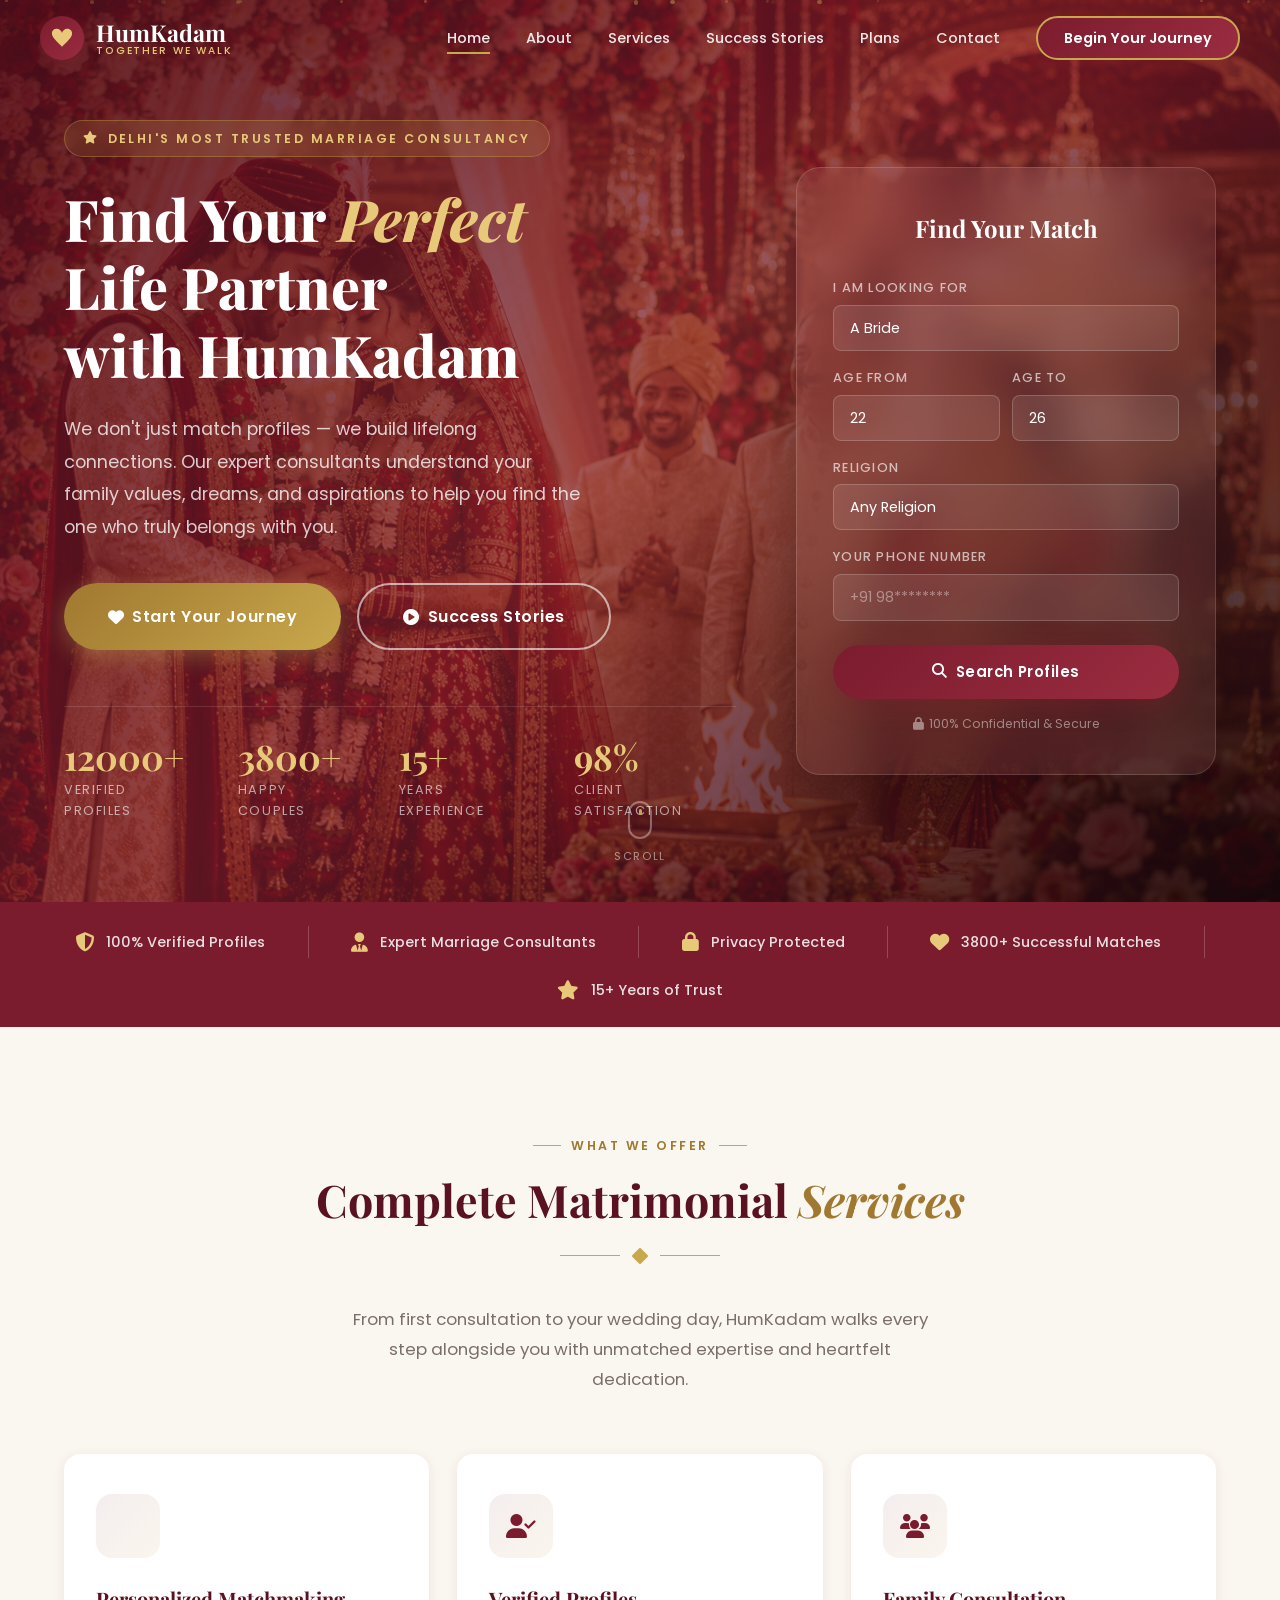
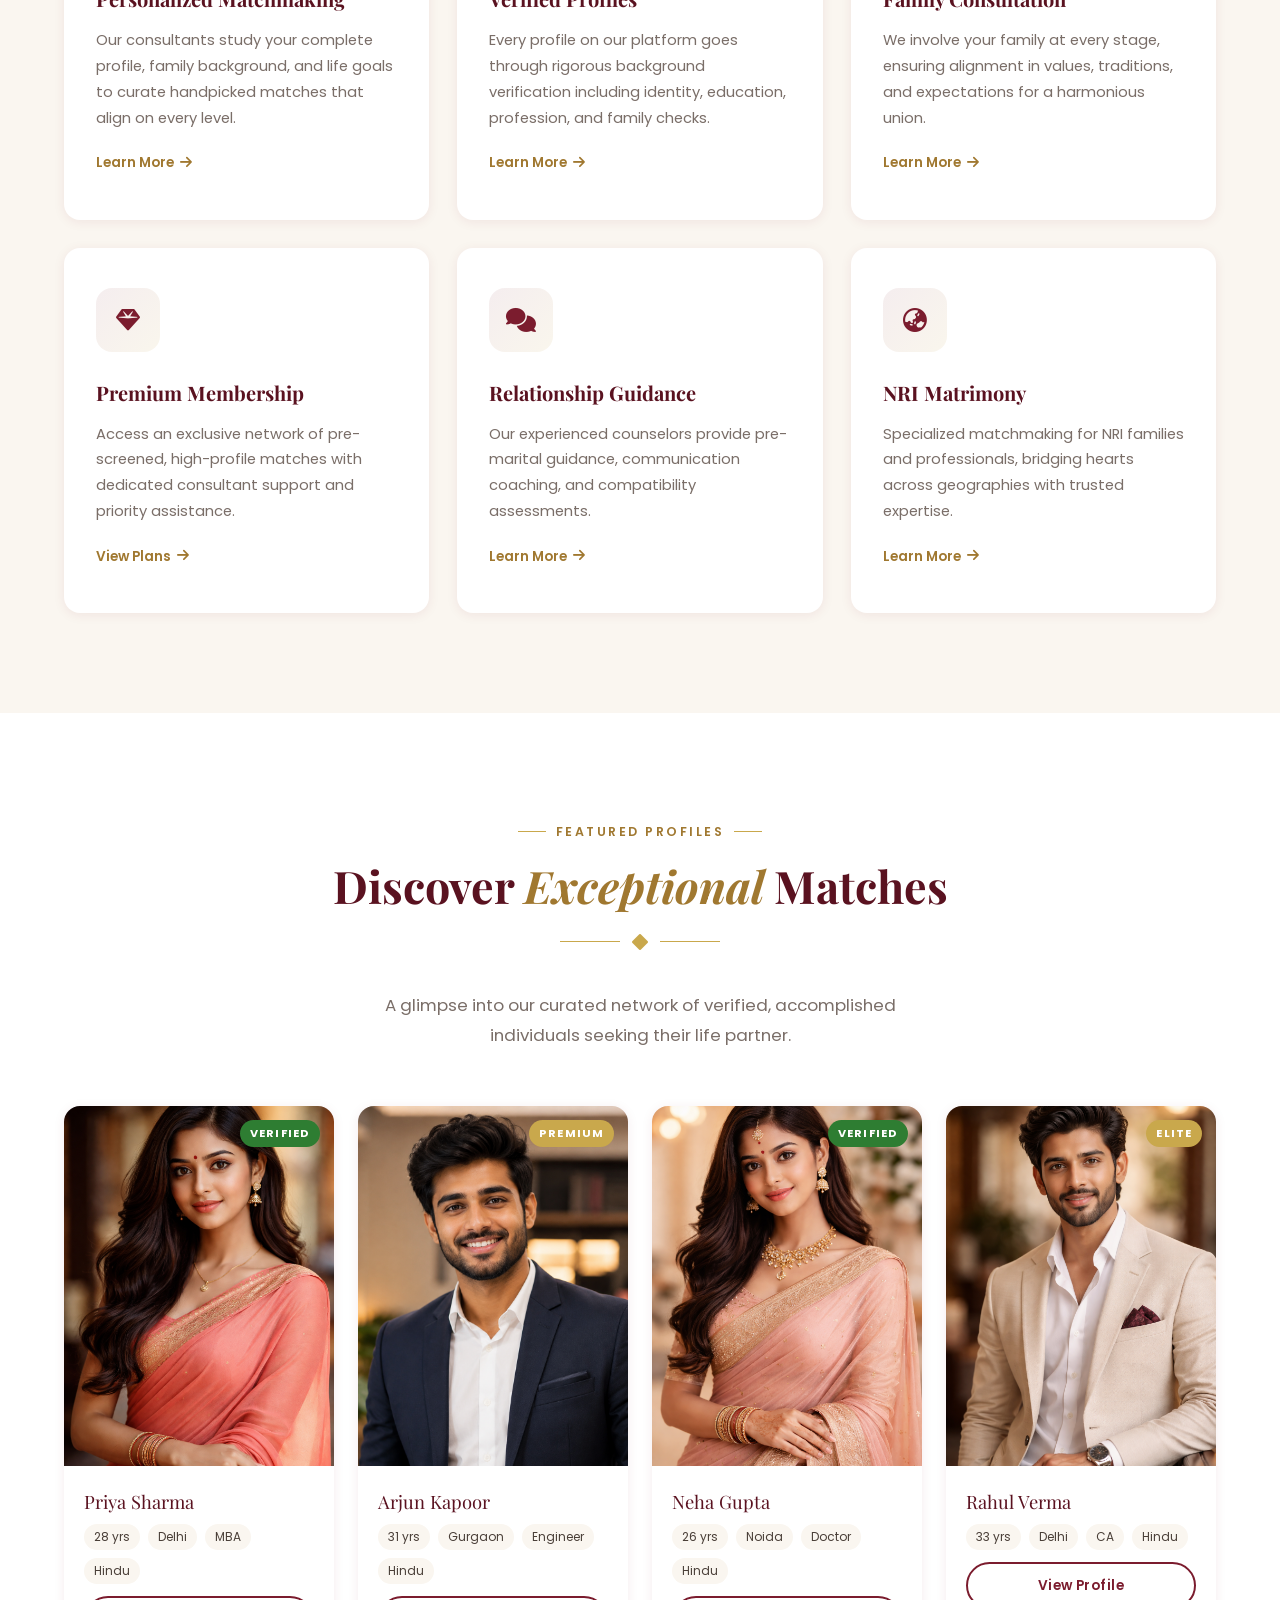
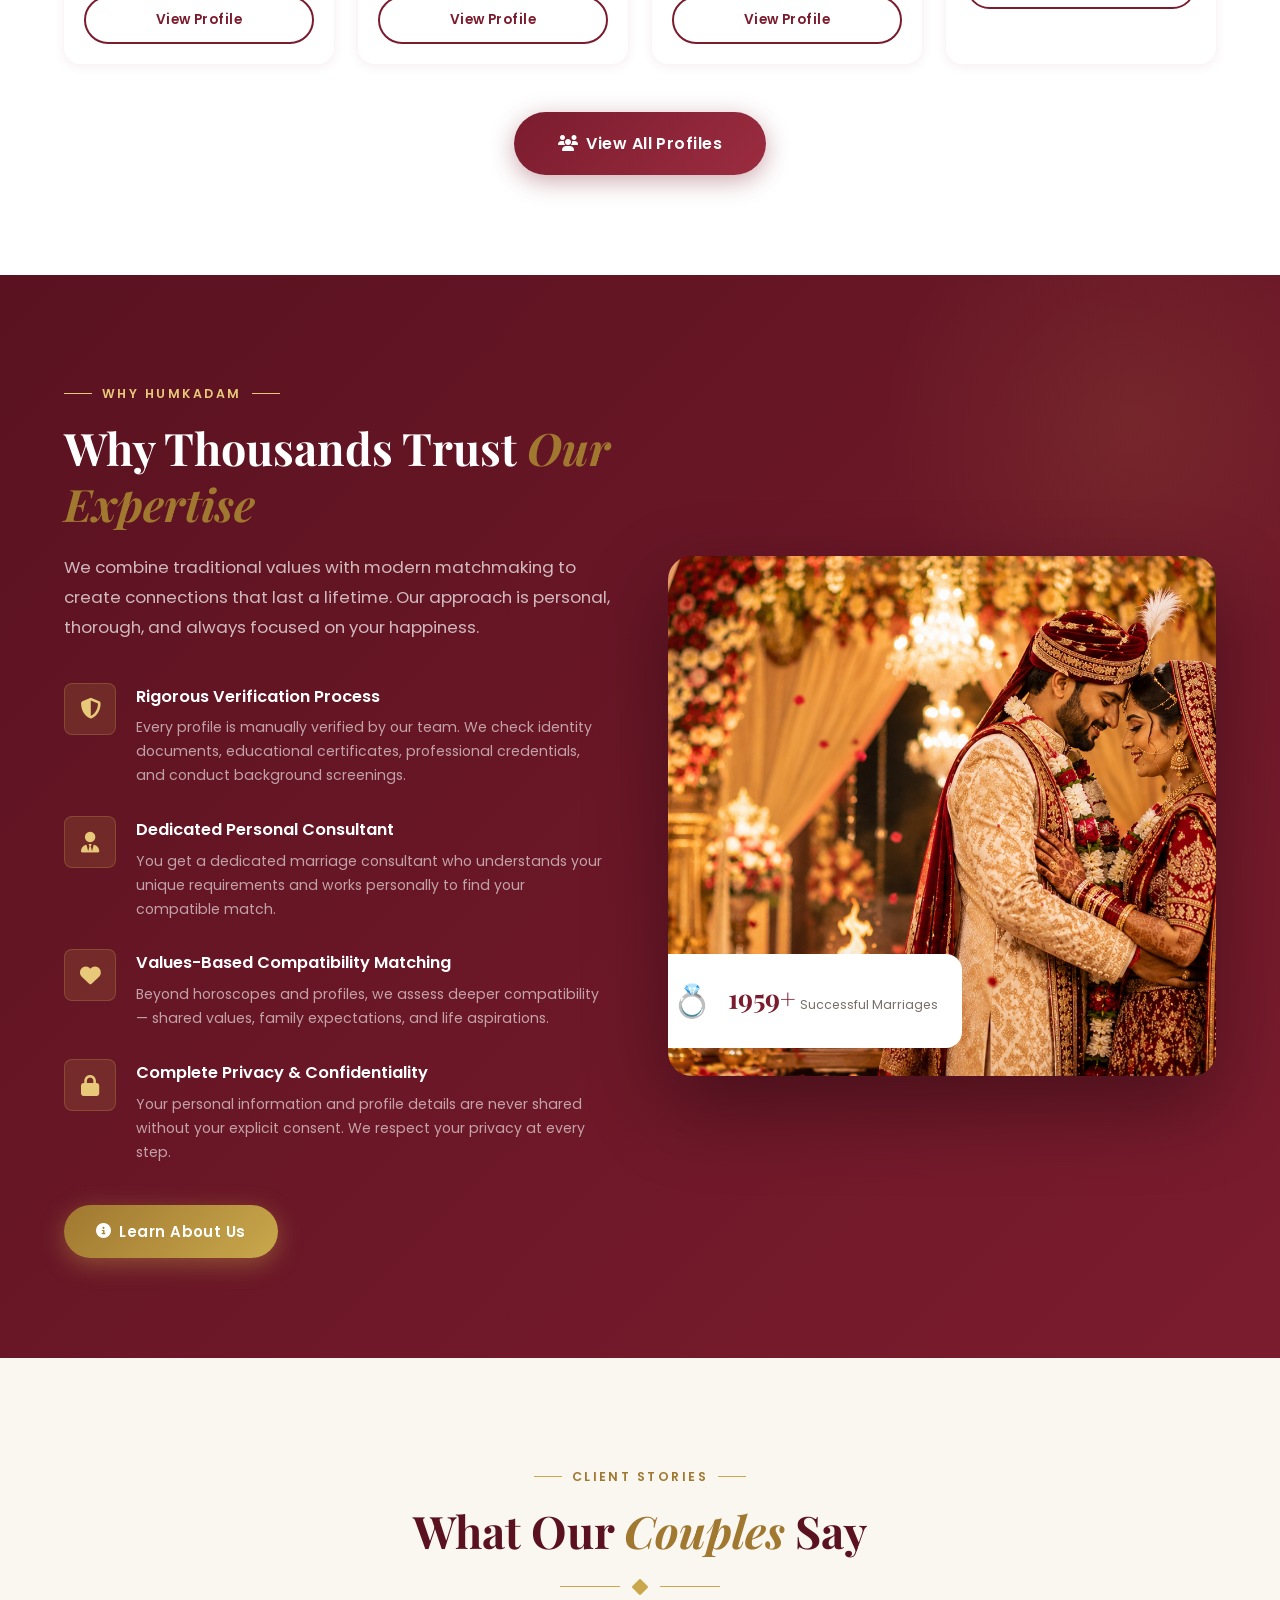
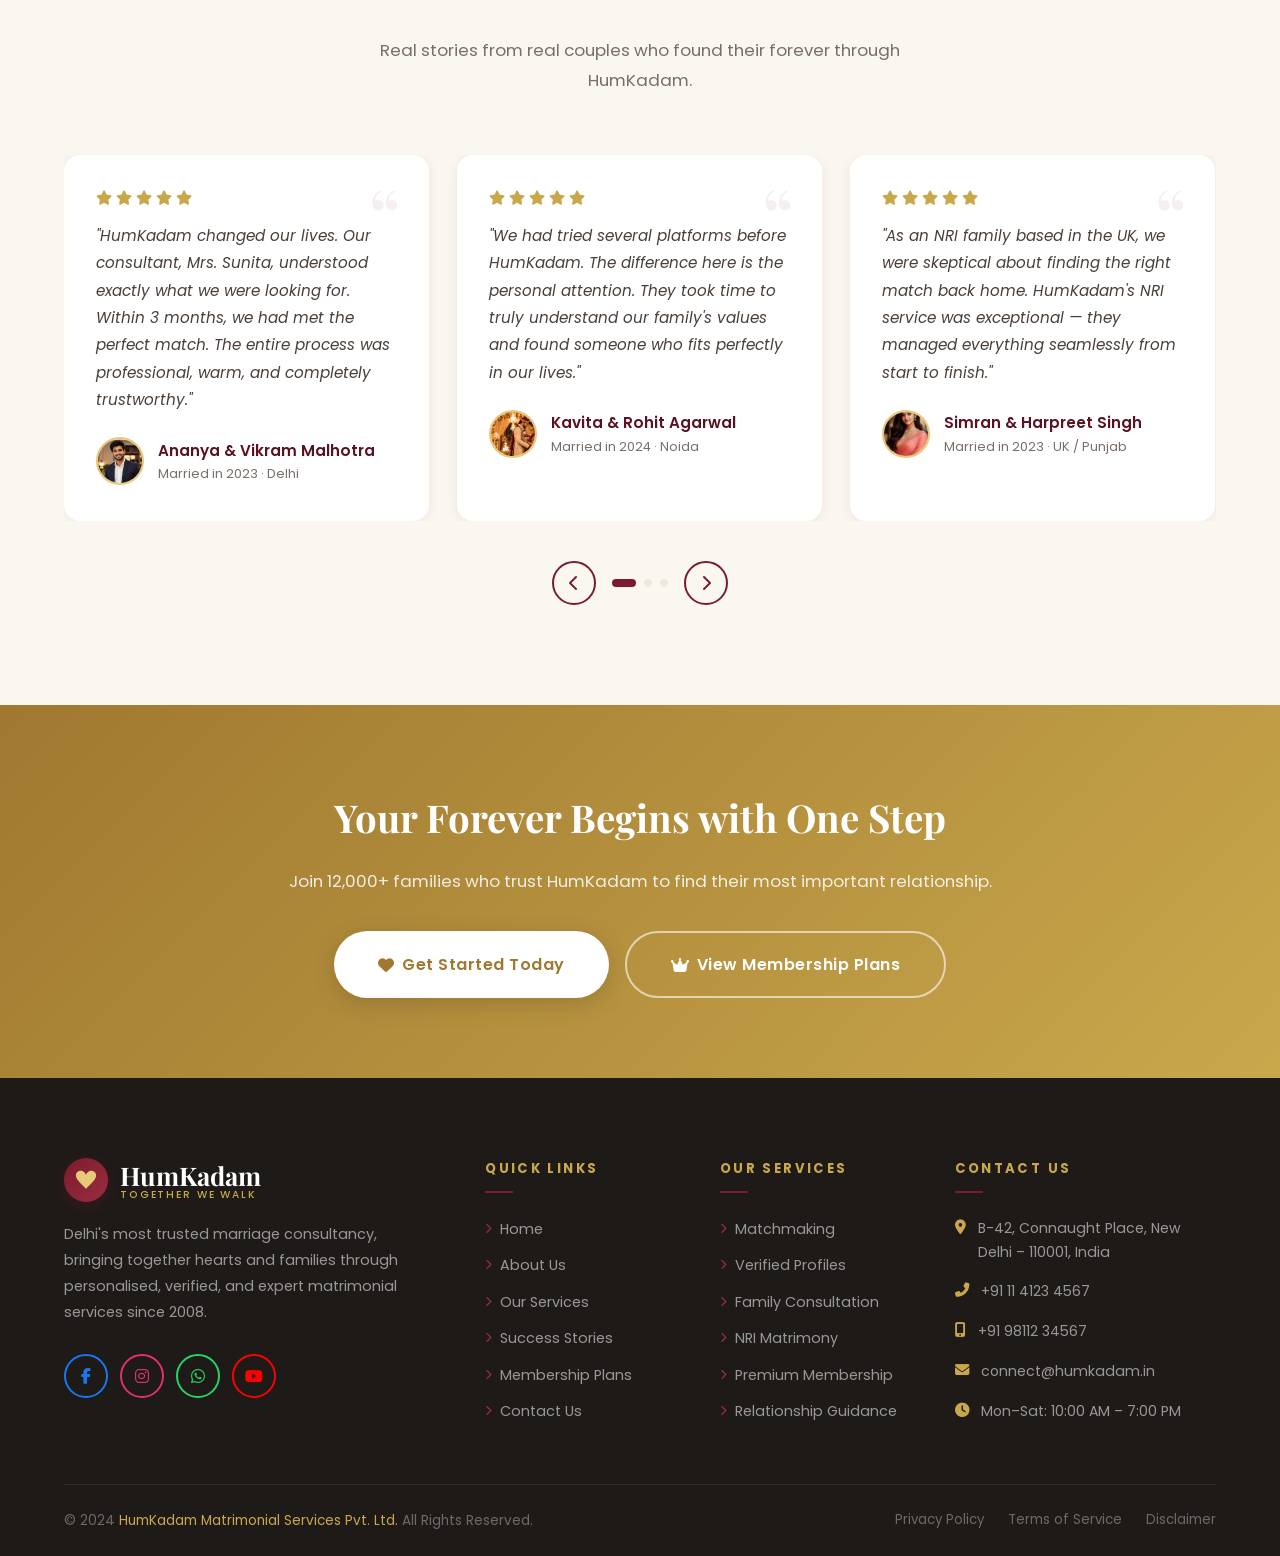
==== index.html @ 9e3611af "first commit" ====
<!DOCTYPE html>
<html lang="en">
<head>
  <meta charset="UTF-8" />
  <meta name="viewport" content="width=device-width, initial-scale=1.0" />
  <title>HumKadam – Find Your Perfect Life Partner | Marriage Consultancy Delhi</title>
  <meta name="description" content="HumKadam is Delhi's most trusted marriage consultancy. We help you find your perfect life partner through verified profiles, personalized matchmaking, and expert guidance." />
  <meta name="keywords" content="marriage consultancy Delhi, matrimonial services Delhi, matchmaking Delhi, shaadi consultant, HumKadam" />
  <link rel="stylesheet" href="css/style.css" />
  <link rel="stylesheet" href="https://cdnjs.cloudflare.com/ajax/libs/font-awesome/6.5.1/css/all.min.css" />
  <style>
    /* Page-specific extras */
    .hero-bg-home {
      background:
        linear-gradient(135deg, rgba(80,14,28,0.90) 0%, rgba(123,28,46,0.72) 50%, rgba(25,8,12,0.88) 100%),
        url('images/Hero\ Section\ bg\ .png') center/cover no-repeat;
    }
  </style>
</head>
<body>

  <!-- NAVBAR -->
  <nav class="navbar transparent" id="navbar" data-transparent="true">
    <div class="nav-inner">
      <a class="nav-logo" href="index.html">
        <div class="nav-logo-icon">
          <svg viewBox="0 0 24 24" xmlns="http://www.w3.org/2000/svg">
            <path d="M12 21.593c-5.63-5.539-11-10.297-11-14.402 0-3.791 3.068-5.191 5.281-5.191 1.312 0 4.151.501 5.719 4.457 1.59-3.968 4.464-4.447 5.726-4.447 2.54 0 5.274 1.621 5.274 5.181 0 4.069-5.136 8.625-11 14.402z"/>
          </svg>
        </div>
        <div class="nav-logo-text">
          <span class="nav-logo-name">HumKadam</span>
          <span class="nav-logo-tagline">Together We Walk</span>
        </div>
      </a>
      <ul class="nav-links">
        <li><a href="index.html" class="active">Home</a></li>
        <li><a href="about.html">About</a></li>
        <li><a href="services.html">Services</a></li>
        <li><a href="success-stories.html">Success Stories</a></li>
        <li><a href="plans.html">Plans</a></li>
        <li><a href="contact.html">Contact</a></li>
        <li><a href="contact.html" class="nav-cta">Begin Your Journey</a></li>
      </ul>
      <button class="hamburger" id="hamburger" aria-label="Menu">
        <span></span><span></span><span></span>
      </button>
    </div>
  </nav>

  <!-- MOBILE MENU -->
  <div class="mobile-menu" id="mobileMenu">
    <a href="index.html">Home</a>
    <a href="about.html">About Us</a>
    <a href="services.html">Services</a>
    <a href="success-stories.html">Success Stories</a>
    <a href="plans.html">Membership Plans</a>
    <a href="contact.html">Contact</a>
    <a href="contact.html" class="nav-cta">Begin Your Journey</a>
  </div>

  <!-- HERO -->
  <section class="hero">
    <div class="hero-bg hero-bg-home"></div>
    <div class="hero-particles" id="heroParticles"></div>
    <div class="hero-content">
      <div class="hero-text">
        <div class="badge">
          <i class="fas fa-star" style="color:var(--gold-light)"></i>
          Delhi's Most Trusted Marriage Consultancy
        </div>
        <h1 class="hero-title">
          Find Your <em>Perfect</em><br>
          Life Partner<br>
          with HumKadam
        </h1>
        <p class="hero-desc">
          We don't just match profiles — we build lifelong connections. 
          Our expert consultants understand your family values, dreams, 
          and aspirations to help you find the one who truly belongs with you.
        </p>
        <div class="hero-actions">
          <a href="contact.html" class="btn btn-gold btn-lg">
            <i class="fas fa-heart"></i> Start Your Journey
          </a>
          <a href="success-stories.html" class="btn btn-outline btn-lg">
            <i class="fas fa-play-circle"></i> Success Stories
          </a>
        </div>
        <div class="hero-stats">
          <div>
            <span class="hero-stat-num" data-count="12000" data-suffix="+">0+</span>
            <span class="hero-stat-label">Verified Profiles</span>
          </div>
          <div>
            <span class="hero-stat-num" data-count="3800" data-suffix="+">0+</span>
            <span class="hero-stat-label">Happy Couples</span>
          </div>
          <div>
            <span class="hero-stat-num" data-count="15" data-suffix="+">0+</span>
            <span class="hero-stat-label">Years Experience</span>
          </div>
          <div>
            <span class="hero-stat-num" data-count="98" data-suffix="%">0%</span>
            <span class="hero-stat-label">Client Satisfaction</span>
          </div>
        </div>
      </div>

      <div class="hero-card">
        <h3>Find Your Match</h3>
        <div class="hero-form-field">
          <label>I am looking for</label>
          <select>
            <option>A Bride</option>
            <option>A Groom</option>
          </select>
        </div>
        <div class="hero-form-row">
          <div class="hero-form-field">
            <label>Age From</label>
            <select>
              <option>22</option><option>24</option><option>26</option>
              <option>28</option><option>30</option><option>35</option>
            </select>
          </div>
          <div class="hero-form-field">
            <label>Age To</label>
            <select>
              <option>26</option><option>28</option><option>30</option>
              <option>32</option><option>35</option><option>40</option>
            </select>
          </div>
        </div>
        <div class="hero-form-field">
          <label>Religion</label>
          <select>
            <option>Any Religion</option>
            <option>Hindu</option><option>Muslim</option>
            <option>Sikh</option><option>Christian</option><option>Jain</option>
          </select>
        </div>
        <div class="hero-form-field">
          <label>Your Phone Number</label>
          <input type="tel" placeholder="+91 98********" />
        </div>
        <a href="contact.html" class="btn btn-primary">
          <i class="fas fa-search"></i> Search Profiles
        </a>
        <p style="text-align:center;margin-top:14px;font-size:0.78rem;color:rgba(255,255,255,0.45)">
          <i class="fas fa-lock" style="margin-right:5px"></i>100% Confidential & Secure
        </p>
      </div>
    </div>
    <div class="scroll-indicator">
      <div class="mouse"><div class="wheel"></div></div>
      <span>Scroll</span>
    </div>
  </section>

  <!-- TRUST BAR -->
  <div class="trust-bar">
    <div class="trust-bar-inner">
      <div class="trust-item"><i class="fas fa-shield-alt"></i> 100% Verified Profiles</div>
      <div class="trust-divider"></div>
      <div class="trust-item"><i class="fas fa-user-tie"></i> Expert Marriage Consultants</div>
      <div class="trust-divider"></div>
      <div class="trust-item"><i class="fas fa-lock"></i> Privacy Protected</div>
      <div class="trust-divider"></div>
      <div class="trust-item"><i class="fas fa-heart"></i> 3800+ Successful Matches</div>
      <div class="trust-divider"></div>
      <div class="trust-item"><i class="fas fa-star"></i> 15+ Years of Trust</div>
    </div>
  </div>

  <!-- SERVICES OVERVIEW -->
  <section class="section-pad services-overview">
    <div class="container">
      <div class="text-center fade-up">
        <span class="section-label">What We Offer</span>
        <h2 class="section-title">Complete Matrimonial <span>Services</span></h2>
        <div class="ornament"><span></span><i class="fas fa-diamond"></i><span></span></div>
        <p class="section-desc centered">
          From first consultation to your wedding day, HumKadam walks every step alongside you 
          with unmatched expertise and heartfelt dedication.
        </p>
      </div>

      <div class="services-grid-home">
        <div class="service-card-home fade-up delay-1">
          <div class="service-icon"><i class="fas fa-search-heart"></i></div>
          <h3>Personalized Matchmaking</h3>
          <p>Our consultants study your complete profile, family background, and life goals to curate handpicked matches that align on every level.</p>
          <a href="services.html" class="service-link">Learn More <i class="fas fa-arrow-right"></i></a>
        </div>
        <div class="service-card-home fade-up delay-2">
          <div class="service-icon"><i class="fas fa-user-check"></i></div>
          <h3>Verified Profiles</h3>
          <p>Every profile on our platform goes through rigorous background verification including identity, education, profession, and family checks.</p>
          <a href="services.html" class="service-link">Learn More <i class="fas fa-arrow-right"></i></a>
        </div>
        <div class="service-card-home fade-up delay-3">
          <div class="service-icon"><i class="fas fa-users"></i></div>
          <h3>Family Consultation</h3>
          <p>We involve your family at every stage, ensuring alignment in values, traditions, and expectations for a harmonious union.</p>
          <a href="services.html" class="service-link">Learn More <i class="fas fa-arrow-right"></i></a>
        </div>
        <div class="service-card-home fade-up delay-1">
          <div class="service-icon"><i class="fas fa-gem"></i></div>
          <h3>Premium Membership</h3>
          <p>Access an exclusive network of pre-screened, high-profile matches with dedicated consultant support and priority assistance.</p>
          <a href="plans.html" class="service-link">View Plans <i class="fas fa-arrow-right"></i></a>
        </div>
        <div class="service-card-home fade-up delay-2">
          <div class="service-icon"><i class="fas fa-comments"></i></div>
          <h3>Relationship Guidance</h3>
          <p>Our experienced counselors provide pre-marital guidance, communication coaching, and compatibility assessments.</p>
          <a href="services.html" class="service-link">Learn More <i class="fas fa-arrow-right"></i></a>
        </div>
        <div class="service-card-home fade-up delay-3">
          <div class="service-icon"><i class="fas fa-globe-asia"></i></div>
          <h3>NRI Matrimony</h3>
          <p>Specialized matchmaking for NRI families and professionals, bridging hearts across geographies with trusted expertise.</p>
          <a href="services.html" class="service-link">Learn More <i class="fas fa-arrow-right"></i></a>
        </div>
      </div>
    </div>
  </section>

  <!-- FEATURED PROFILES -->
  <section class="section-pad profiles-section">
    <div class="container">
      <div class="text-center fade-up">
        <span class="section-label">Featured Profiles</span>
        <h2 class="section-title">Discover <span>Exceptional</span> Matches</h2>
        <div class="ornament"><span></span><i class="fas fa-diamond"></i><span></span></div>
        <p class="section-desc centered">A glimpse into our curated network of verified, accomplished individuals seeking their life partner.</p>
      </div>

      <div class="profiles-grid">
        <div class="profile-card scale-in delay-1">
          <div class="profile-img-wrap">
            <img src="images/Profile Section 2.png" alt="Profile" loading="lazy" />
            <span class="profile-badge verified">Verified</span>
          </div>
          <div class="profile-info">
            <p class="profile-name">Priya Sharma</p>
            <div class="profile-details">
              <span class="profile-tag">28 yrs</span>
              <span class="profile-tag">Delhi</span>
              <span class="profile-tag">MBA</span>
              <span class="profile-tag">Hindu</span>
            </div>
            <a href="contact.html" class="btn btn-outline-maroon btn-sm">View Profile</a>
          </div>
        </div>

        <div class="profile-card scale-in delay-2">
          <div class="profile-img-wrap">
            <img src="images/Profile Section 1.png" alt="Profile" loading="lazy" />
            <span class="profile-badge">Premium</span>
          </div>
          <div class="profile-info">
            <p class="profile-name">Arjun Kapoor</p>
            <div class="profile-details">
              <span class="profile-tag">31 yrs</span>
              <span class="profile-tag">Gurgaon</span>
              <span class="profile-tag">Engineer</span>
              <span class="profile-tag">Hindu</span>
            </div>
            <a href="contact.html" class="btn btn-outline-maroon btn-sm">View Profile</a>
          </div>
        </div>

        <div class="profile-card scale-in delay-3">
          <div class="profile-img-wrap">
            <img src="images/Profile section 4.png" alt="Profile" loading="lazy" />
            <span class="profile-badge verified">Verified</span>
          </div>
          <div class="profile-info">
            <p class="profile-name">Neha Gupta</p>
            <div class="profile-details">
              <span class="profile-tag">26 yrs</span>
              <span class="profile-tag">Noida</span>
              <span class="profile-tag">Doctor</span>
              <span class="profile-tag">Hindu</span>
            </div>
            <a href="contact.html" class="btn btn-outline-maroon btn-sm">View Profile</a>
          </div>
        </div>

        <div class="profile-card scale-in delay-4">
          <div class="profile-img-wrap">
            <img src="images/profile Section 3.png" alt="Profile" loading="lazy" />
            <span class="profile-badge">Elite</span>
          </div>
          <div class="profile-info">
            <p class="profile-name">Rahul Verma</p>
            <div class="profile-details">
              <span class="profile-tag">33 yrs</span>
              <span class="profile-tag">Delhi</span>
              <span class="profile-tag">CA</span>
              <span class="profile-tag">Hindu</span>
            </div>
            <a href="contact.html" class="btn btn-outline-maroon btn-sm">View Profile</a>
          </div>
        </div>
      </div>

      <div class="text-center" style="margin-top:48px">
        <a href="contact.html" class="btn btn-primary btn-lg">
          <i class="fas fa-users"></i> View All Profiles
        </a>
      </div>
    </div>
  </section>

  <!-- WHY CHOOSE US -->
  <section class="section-pad why-us">
    <div class="container">
      <div class="why-grid">
        <div class="why-content fade-up">
          <span class="section-label">Why HumKadam</span>
          <h2 class="section-title" style="color:#fff">Why Thousands Trust <span>Our Expertise</span></h2>
          <p class="section-desc" style="color:rgba(255,255,255,0.7)">
            We combine traditional values with modern matchmaking to create connections that last a lifetime. 
            Our approach is personal, thorough, and always focused on your happiness.
          </p>
          <div class="why-features">
            <div class="why-feature">
              <div class="why-feature-icon"><i class="fas fa-shield-alt"></i></div>
              <div class="why-feature-text">
                <h4>Rigorous Verification Process</h4>
                <p>Every profile is manually verified by our team. We check identity documents, educational certificates, professional credentials, and conduct background screenings.</p>
              </div>
            </div>
            <div class="why-feature">
              <div class="why-feature-icon"><i class="fas fa-user-tie"></i></div>
              <div class="why-feature-text">
                <h4>Dedicated Personal Consultant</h4>
                <p>You get a dedicated marriage consultant who understands your unique requirements and works personally to find your compatible match.</p>
              </div>
            </div>
            <div class="why-feature">
              <div class="why-feature-icon"><i class="fas fa-heart"></i></div>
              <div class="why-feature-text">
                <h4>Values-Based Compatibility Matching</h4>
                <p>Beyond horoscopes and profiles, we assess deeper compatibility — shared values, family expectations, and life aspirations.</p>
              </div>
            </div>
            <div class="why-feature">
              <div class="why-feature-icon"><i class="fas fa-lock"></i></div>
              <div class="why-feature-text">
                <h4>Complete Privacy & Confidentiality</h4>
                <p>Your personal information and profile details are never shared without your explicit consent. We respect your privacy at every step.</p>
              </div>
            </div>
          </div>
          <div style="margin-top:40px">
            <a href="about.html" class="btn btn-gold">
              <i class="fas fa-info-circle"></i> Learn About Us
            </a>
          </div>
        </div>

        <div class="why-image-wrap scale-in">
          <img src="images/Weading .png" alt="Happy couple" loading="lazy" />
          <div class="why-image-badge">
            <div class="why-badge-icon">💍</div>
            <div class="why-badge-text">
              <span class="num" data-count="3800" data-suffix="+">3800+</span>
              <span class="label">Successful Marriages</span>
            </div>
          </div>
        </div>
      </div>
    </div>
  </section>

  <!-- TESTIMONIALS -->
  <section class="section-pad testimonials">
    <div class="container">
      <div class="text-center fade-up">
        <span class="section-label">Client Stories</span>
        <h2 class="section-title">What Our <span>Couples</span> Say</h2>
        <div class="ornament"><span></span><i class="fas fa-diamond"></i><span></span></div>
        <p class="section-desc centered">Real stories from real couples who found their forever through HumKadam.</p>
      </div>

      <div class="testimonials-slider">
        <div class="testimonials-track">
          <div class="testimonial-card">
            <div class="stars">
              <i class="fas fa-star"></i><i class="fas fa-star"></i><i class="fas fa-star"></i>
              <i class="fas fa-star"></i><i class="fas fa-star"></i>
            </div>
            <p class="testimonial-text">"HumKadam changed our lives. Our consultant, Mrs. Sunita, understood exactly what we were looking for. Within 3 months, we had met the perfect match. The entire process was professional, warm, and completely trustworthy."</p>
            <div class="testimonial-author">
              <img src="images/Profile Section 1.png" alt="Author" class="author-avatar" />
              <div>
                <p class="author-name">Ananya & Vikram Malhotra</p>
                <p class="author-info">Married in 2023 · Delhi</p>
              </div>
            </div>
          </div>

          <div class="testimonial-card">
            <div class="stars">
              <i class="fas fa-star"></i><i class="fas fa-star"></i><i class="fas fa-star"></i>
              <i class="fas fa-star"></i><i class="fas fa-star"></i>
            </div>
            <p class="testimonial-text">"We had tried several platforms before HumKadam. The difference here is the personal attention. They took time to truly understand our family's values and found someone who fits perfectly in our lives."</p>
            <div class="testimonial-author">
              <img src="images/Weading .png" alt="Author" class="author-avatar" />
              <div>
                <p class="author-name">Kavita & Rohit Agarwal</p>
                <p class="author-info">Married in 2024 · Noida</p>
              </div>
            </div>
          </div>

          <div class="testimonial-card">
            <div class="stars">
              <i class="fas fa-star"></i><i class="fas fa-star"></i><i class="fas fa-star"></i>
              <i class="fas fa-star"></i><i class="fas fa-star"></i>
            </div>
            <p class="testimonial-text">"As an NRI family based in the UK, we were skeptical about finding the right match back home. HumKadam's NRI service was exceptional — they managed everything seamlessly from start to finish."</p>
            <div class="testimonial-author">
              <img src="images/Profile Section 2.png" alt="Author" class="author-avatar" />
              <div>
                <p class="author-name">Simran & Harpreet Singh</p>
                <p class="author-info">Married in 2023 · UK / Punjab</p>
              </div>
            </div>
          </div>

          <div class="testimonial-card">
            <div class="stars">
              <i class="fas fa-star"></i><i class="fas fa-star"></i><i class="fas fa-star"></i>
              <i class="fas fa-star"></i><i class="fas fa-star-half-alt"></i>
            </div>
            <p class="testimonial-text">"The Elite membership was worth every rupee. Dedicated support, premium verified profiles, and a consultant who felt like family. We're now happily married and expecting our first child!"</p>
            <div class="testimonial-author">
              <img src="images/Profile Section 3.png" alt="Author" class="author-avatar" />
              <div>
                <p class="author-name">Preethi & Ashwin Nair</p>
                <p class="author-info">Married in 2022 · Bangalore / Delhi</p>
              </div>
            </div>
          </div>

          <div class="testimonial-card">
            <div class="stars">
              <i class="fas fa-star"></i><i class="fas fa-star"></i><i class="fas fa-star"></i>
              <i class="fas fa-star"></i><i class="fas fa-star"></i>
            </div>
            <p class="testimonial-text">"My parents were hesitant about matrimonial services, but HumKadam earned our complete trust. Transparent, ethical, and genuinely caring. They don't treat you like a number — they treat you like family."</p>
            <div class="testimonial-author">
              <img src="images/Profile section 4.png" alt="Author" class="author-avatar" />
              <div>
                <p class="author-name">Riya & Siddharth Joshi</p>
                <p class="author-info">Married in 2024 · Delhi</p>
              </div>
            </div>
          </div>
        </div>
      </div>

      <div class="slider-controls">
        <button class="slider-btn prev"><i class="fas fa-chevron-left"></i></button>
        <div class="slider-dots"></div>
        <button class="slider-btn next"><i class="fas fa-chevron-right"></i></button>
      </div>
    </div>
  </section>

  <!-- CTA BANNER -->
  <section class="cta-banner fade-up">
    <div class="container">
      <h2>Your Forever Begins with One Step</h2>
      <p>Join 12,000+ families who trust HumKadam to find their most important relationship.</p>
      <div class="cta-actions">
        <a href="contact.html" class="btn btn-white btn-lg">
          <i class="fas fa-heart"></i> Get Started Today
        </a>
        <a href="plans.html" class="btn btn-outline btn-lg">
          <i class="fas fa-crown"></i> View Membership Plans
        </a>
      </div>
    </div>
  </section>

  <!-- FOOTER -->
  <footer class="footer">
    <div class="container">
      <div class="footer-grid">
        <div>
          <a class="nav-logo footer-brand" href="index.html">
            <div class="nav-logo-icon"><svg viewBox="0 0 24 24"><path d="M12 21.593c-5.63-5.539-11-10.297-11-14.402 0-3.791 3.068-5.191 5.281-5.191 1.312 0 4.151.501 5.719 4.457 1.59-3.968 4.464-4.447 5.726-4.447 2.54 0 5.274 1.621 5.274 5.181 0 4.069-5.136 8.625-11 14.402z"/></svg></div>
            <div class="nav-logo-text">
              <span class="nav-logo-name">HumKadam</span>
              <span class="nav-logo-tagline">Together We Walk</span>
            </div>
          </a>
          <p class="footer-about">Delhi's most trusted marriage consultancy, bringing together hearts and families through personalised, verified, and expert matrimonial services since 2008.</p>
          <div class="social-links">
            <a href="#" class="social-link fb"><i class="fab fa-facebook-f"></i></a>
            <a href="#" class="social-link ig"><i class="fab fa-instagram"></i></a>
            <a href="#" class="social-link wa"><i class="fab fa-whatsapp"></i></a>
            <a href="#" class="social-link yt"><i class="fab fa-youtube"></i></a>
          </div>
        </div>

        <div class="footer-col">
          <h4>Quick Links</h4>
          <ul class="footer-links">
            <li><a href="index.html"><i class="fas fa-chevron-right"></i> Home</a></li>
            <li><a href="about.html"><i class="fas fa-chevron-right"></i> About Us</a></li>
            <li><a href="services.html"><i class="fas fa-chevron-right"></i> Our Services</a></li>
            <li><a href="success-stories.html"><i class="fas fa-chevron-right"></i> Success Stories</a></li>
            <li><a href="plans.html"><i class="fas fa-chevron-right"></i> Membership Plans</a></li>
            <li><a href="contact.html"><i class="fas fa-chevron-right"></i> Contact Us</a></li>
          </ul>
        </div>

        <div class="footer-col">
          <h4>Our Services</h4>
          <ul class="footer-links">
            <li><a href="services.html"><i class="fas fa-chevron-right"></i> Matchmaking</a></li>
            <li><a href="services.html"><i class="fas fa-chevron-right"></i> Verified Profiles</a></li>
            <li><a href="services.html"><i class="fas fa-chevron-right"></i> Family Consultation</a></li>
            <li><a href="services.html"><i class="fas fa-chevron-right"></i> NRI Matrimony</a></li>
            <li><a href="services.html"><i class="fas fa-chevron-right"></i> Premium Membership</a></li>
            <li><a href="services.html"><i class="fas fa-chevron-right"></i> Relationship Guidance</a></li>
          </ul>
        </div>

        <div class="footer-col">
          <h4>Contact Us</h4>
          <div class="footer-contact-items">
            <div class="footer-contact-item">
              <i class="fas fa-map-marker-alt"></i>
              <span>B-42, Connaught Place, New Delhi – 110001, India</span>
            </div>
            <div class="footer-contact-item">
              <i class="fas fa-phone-alt"></i>
              <a href="tel:+911141234567">+91 11 4123 4567</a>
            </div>
            <div class="footer-contact-item">
              <i class="fas fa-mobile-alt"></i>
              <a href="tel:+919811234567">+91 98112 34567</a>
            </div>
            <div class="footer-contact-item">
              <i class="fas fa-envelope"></i>
              <a href="mailto:connect@humkadam.in">connect@humkadam.in</a>
            </div>
            <div class="footer-contact-item">
              <i class="fas fa-clock"></i>
              <span>Mon–Sat: 10:00 AM – 7:00 PM</span>
            </div>
          </div>
        </div>
      </div>

      <div class="footer-bottom">
        <p class="footer-copy">© 2024 <span>HumKadam Matrimonial Services Pvt. Ltd.</span> All Rights Reserved.</p>
        <div class="footer-bottom-links">
          <a href="#">Privacy Policy</a>
          <a href="#">Terms of Service</a>
          <a href="#">Disclaimer</a>
        </div>
      </div>
    </div>
  </footer>

  <button class="back-top" id="backTop" aria-label="Back to top">
    <i class="fas fa-chevron-up"></i>
  </button>

  <script src="js/script.js"></script>
</body>
</html>
---- css/style.css ----
/* ===================================================
   HumKadam - Premium Matrimonial Consultancy
   Main Stylesheet
   =================================================== */

/* --- Google Fonts Import --- */
@import url('https://fonts.googleapis.com/css2?family=Playfair+Display:ital,wght@0,400;0,500;0,600;0,700;0,800;1,400;1,600&family=Poppins:wght@300;400;500;600;700&display=swap');

/* --- CSS Variables --- */
:root {
  --gold:       #C9A84C;
  --gold-light: #E8C97A;
  --gold-dark:  #A07830;
  --maroon:     #7B1C2E;
  --maroon-dark:#5A1220;
  --maroon-light:#9B2C40;
  --white:      #FFFFFF;
  --beige:      #FAF6F0;
  --beige-dark: #F0E8DC;
  --text-dark:  #1E1A18;
  --text-mid:   #4A3F38;
  --text-light: #7A6E68;
  --shadow-sm:  0 2px 12px rgba(123,28,46,0.08);
  --shadow-md:  0 8px 32px rgba(123,28,46,0.12);
  --shadow-lg:  0 20px 60px rgba(123,28,46,0.16);
  --transition: all 0.35s cubic-bezier(0.4, 0, 0.2, 1);
  --radius-sm:  8px;
  --radius-md:  16px;
  --radius-lg:  24px;
  --radius-xl:  40px;
  --font-display: 'Playfair Display', Georgia, serif;
  --font-body:    'Poppins', sans-serif;
}

/* --- Reset & Base --- */
*, *::before, *::after { box-sizing: border-box; margin: 0; padding: 0; }
html { scroll-behavior: smooth; font-size: 16px; }
body {
  font-family: var(--font-body);
  color: var(--text-dark);
  background: var(--white);
  line-height: 1.7;
  overflow-x: hidden;
}
img { max-width: 100%; height: auto; display: block; }
a { text-decoration: none; color: inherit; }
ul { list-style: none; }
button { cursor: pointer; border: none; background: none; font-family: var(--font-body); }

/* --- Utility Classes --- */
.container { max-width: 1200px; margin: 0 auto; padding: 0 24px; }
.section-pad { padding: 100px 0; }
.section-pad-sm { padding: 70px 0; }
.text-center { text-align: center; }
.flex { display: flex; }
.flex-center { display: flex; align-items: center; justify-content: center; }
.grid-2 { display: grid; grid-template-columns: 1fr 1fr; gap: 40px; align-items: center; }
.grid-3 { display: grid; grid-template-columns: repeat(3, 1fr); gap: 32px; }
.grid-4 { display: grid; grid-template-columns: repeat(4, 1fr); gap: 28px; }

/* --- Section Labels & Headings --- */
.section-label {
  display: inline-flex;
  align-items: center;
  gap: 10px;
  font-size: 0.78rem;
  font-weight: 600;
  letter-spacing: 0.2em;
  text-transform: uppercase;
  color: var(--gold-dark);
  margin-bottom: 16px;
}
.section-label::before,
.section-label::after {
  content: '';
  display: block;
  width: 28px;
  height: 1px;
  background: var(--gold);
}
.section-title {
  font-family: var(--font-display);
  font-size: clamp(2rem, 3.5vw, 3rem);
  font-weight: 700;
  color: var(--maroon-dark);
  line-height: 1.25;
  margin-bottom: 20px;
}
.section-title span { color: var(--gold-dark); font-style: italic; }
.section-desc {
  font-size: 1.05rem;
  color: var(--text-light);
  max-width: 600px;
  line-height: 1.8;
}
.section-desc.centered { margin: 0 auto; }

/* --- Divider Ornament --- */
.ornament {
  display: flex;
  align-items: center;
  justify-content: center;
  gap: 12px;
  margin: 16px 0 40px;
}
.ornament span { display: block; height: 1px; width: 60px; background: var(--gold); }
.ornament i { color: var(--gold); font-size: 1rem; }

/* =============================================
   NAVBAR
   ============================================= */
.navbar {
  position: fixed;
  top: 0; left: 0; right: 0;
  z-index: 1000;
  padding: 0 24px;
  transition: var(--transition);
}
.navbar.transparent { background: transparent; }
.navbar.scrolled {
  background: #ffffff;
  box-shadow: 0 2px 24px rgba(123,28,46,0.1);
  backdrop-filter: blur(12px);
}
.nav-inner {
  max-width: 1200px;
  margin: 0 auto;
  display: flex;
  align-items: center;
  justify-content: space-between;
  height: 76px;
}
.nav-logo {
  display: flex;
  align-items: center;
  gap: 12px;
}
.nav-logo-icon {
  width: 44px; height: 44px;
  background: linear-gradient(135deg, var(--maroon), var(--maroon-light));
  border-radius: 50%;
  display: flex; align-items: center; justify-content: center;
  box-shadow: 0 4px 16px rgba(123,28,46,0.3);
}
.nav-logo-icon svg { width: 22px; height: 22px; fill: var(--gold-light); }
.nav-logo-text { display: flex; flex-direction: column; line-height: 1.1; }
.nav-logo-name {
  font-family: var(--font-display);
  font-size: 1.45rem;
  font-weight: 700;
  color: var(--maroon);
}
.navbar.transparent .nav-logo-name { color: #fff; }
.navbar.scrolled .nav-logo-name { color: var(--maroon); }
.navbar:not(.transparent):not(.scrolled) .nav-logo-name { color: #fff; }
.navbar.scrolled .nav-logo-name { color: #fff !important; }
.nav-logo-tagline {
  font-size: 0.65rem;
  letter-spacing: 0.18em;
  text-transform: uppercase;
  color: var(--gold-dark);
  font-weight: 500;
}
.navbar.transparent .nav-logo-tagline { color: var(--gold-light); }

.nav-links {
  display: flex;
  align-items: center;
  gap: 36px;
}
.nav-links a {
  font-size: 0.9rem;
  font-weight: 500;
  color: var(--text-dark);
  position: relative;
  padding: 4px 0;
  transition: color 0.25s;
}
.navbar.transparent .nav-links a { color: rgba(255,255,255,0.9); }
.navbar.scrolled .nav-links a { color: var(--text-dark); }
.navbar:not(.transparent):not(.scrolled) .nav-links a { color: #fff; }
.navbar.scrolled .nav-links a { color: var(--text-dark) !important; }
.nav-links a::after {
  content: '';
  position: absolute;
  bottom: -2px; left: 0;
  width: 0; height: 2px;
  background: var(--gold);
  transition: width 0.3s ease;
}
.nav-links a:hover::after,
.nav-links a.active::after { width: 100%; }
.nav-links a:hover { color: var(--gold-dark); }
.nav-links a.active { color: var(--gold-dark); }
.navbar.transparent .nav-links a:hover { color: var(--gold-light); }

.nav-cta {
  background: linear-gradient(135deg, var(--maroon), var(--maroon-light));
  color: #fff !important;
  padding: 10px 26px !important;
  border-radius: 50px;
  font-weight: 600 !important;
  box-shadow: 0 4px 20px rgba(123,28,46,0.35);
  transition: var(--transition) !important;
  border: 2px solid var(--gold);
}
.nav-cta::after { display: none !important; }
.navbar.scrolled .nav-cta {
  background: linear-gradient(135deg, var(--text-dark), #000);
  color: #000 !important;
  border-color: var(--text-dark);
  text-shadow: none;
}
.nav-cta:hover {
  transform: translateY(-2px);
  box-shadow: 0 8px 28px rgba(123,28,46,0.45) !important;
  color: var(--gold-light) !important;
  background: linear-gradient(135deg, var(--gold-dark), var(--gold));
  border-color: var(--gold-dark);
}

/* Hamburger */
.hamburger {
  display: none;
  flex-direction: column;
  gap: 5px;
  cursor: pointer;
  padding: 4px;
}
.hamburger span {
  display: block;
  width: 26px; height: 2px;
  background: var(--maroon);
  border-radius: 2px;
  transition: var(--transition);
}
.navbar.transparent .hamburger span { background: #fff; }
.hamburger.open span:nth-child(1) { transform: rotate(45deg) translate(5px, 5px); }
.hamburger.open span:nth-child(2) { opacity: 0; transform: translateX(-8px); }
.hamburger.open span:nth-child(3) { transform: rotate(-45deg) translate(5px, -5px); }

/* Mobile Menu */
.mobile-menu {
  display: none;
  position: fixed;
  top: 76px; left: 0; right: 0;
  background: rgba(255,255,255,0.98);
  backdrop-filter: blur(20px);
  padding: 24px;
  box-shadow: var(--shadow-md);
  flex-direction: column;
  gap: 4px;
  z-index: 999;
}
.mobile-menu.open { display: flex; }
.mobile-menu a {
  padding: 14px 16px;
  font-weight: 500;
  color: var(--text-dark);
  border-radius: var(--radius-sm);
  transition: var(--transition);
  border-bottom: 1px solid var(--beige-dark);
}
.mobile-menu a:last-child { border-bottom: none; }
.mobile-menu a:hover { background: var(--beige); color: var(--maroon); }
.mobile-menu .nav-cta {
  background: linear-gradient(135deg, var(--maroon), var(--maroon-light)) !important;
  color: #fff !important;
  text-align: center;
  margin-top: 8px;
  border: none;
}

/* =============================================
   BUTTONS
   ============================================= */
.btn {
  display: inline-flex;
  align-items: center;
  gap: 8px;
  padding: 14px 32px;
  border-radius: 50px;
  font-family: var(--font-body);
  font-weight: 600;
  font-size: 0.93rem;
  letter-spacing: 0.03em;
  transition: var(--transition);
  cursor: pointer;
}
.btn-primary {
  background: linear-gradient(135deg, var(--maroon), var(--maroon-light));
  color: #fff;
  box-shadow: 0 6px 24px rgba(123,28,46,0.38);
}
.btn-primary:hover {
  transform: translateY(-3px);
  box-shadow: 0 12px 36px rgba(123,28,46,0.48);
  color: var(--gold-light);
}
.btn-gold {
  background: linear-gradient(135deg, var(--gold-dark), var(--gold));
  color: #fff;
  box-shadow: 0 6px 24px rgba(201,168,76,0.4);
}
.btn-gold:hover {
  transform: translateY(-3px);
  box-shadow: 0 12px 36px rgba(201,168,76,0.5);
}
.btn-outline {
  background: transparent;
  color: #fff;
  border: 2px solid rgba(255,255,255,0.6);
}
.btn-outline:hover {
  background: rgba(255,255,255,0.12);
  border-color: rgba(255,255,255,0.9);
  transform: translateY(-2px);
}
.btn-outline-maroon {
  background: transparent;
  color: var(--maroon);
  border: 2px solid var(--maroon);
}
.btn-outline-maroon:hover {
  background: var(--maroon);
  color: #fff;
  transform: translateY(-2px);
  box-shadow: var(--shadow-md);
}
.btn-sm { padding: 10px 22px; font-size: 0.85rem; }
.btn-lg { padding: 18px 44px; font-size: 1rem; }

/* =============================================
   HERO — HOME
   ============================================= */
.hero {
  position: relative;
  min-height: 100vh;
  display: flex;
  align-items: center;
  overflow: hidden;
}
.hero-bg {
  position: absolute;
  inset: 0;
  background: 
    linear-gradient(135deg, rgba(90,18,32,0.88) 0%, rgba(123,28,46,0.75) 50%, rgba(30,10,14,0.85) 100%),
    url('https://images.unsplash.com/photo-1583939003579-730e3918a45a?w=1600&q=80') center/cover no-repeat;
  z-index: 0;
}
.hero-bg::after {
  content: '';
  position: absolute;
  inset: 0;
  background: radial-gradient(ellipse at 70% 50%, rgba(201,168,76,0.08) 0%, transparent 60%);
}
.hero-particles {
  position: absolute;
  inset: 0;
  z-index: 1;
  pointer-events: none;
  overflow: hidden;
}
.hero-particle {
  position: absolute;
  width: 4px; height: 4px;
  background: var(--gold);
  border-radius: 50%;
  opacity: 0.4;
  animation: floatUp linear infinite;
}
@keyframes floatUp {
  0% { transform: translateY(100vh) scale(0); opacity: 0; }
  10% { opacity: 0.4; }
  90% { opacity: 0.2; }
  100% { transform: translateY(-20vh) scale(1); opacity: 0; }
}
.hero-content {
  position: relative;
  z-index: 2;
  max-width: 1200px;
  margin: 0 auto;
  padding: 120px 24px 80px;
  display: grid;
  grid-template-columns: 1fr 420px;
  gap: 60px;
  align-items: center;
  width: 100%;
}
.hero-text .badge {
  display: inline-flex;
  align-items: center;
  gap: 8px;
  background: rgba(201,168,76,0.15);
  border: 1px solid rgba(201,168,76,0.35);
  color: var(--gold-light);
  font-size: 0.78rem;
  font-weight: 600;
  letter-spacing: 0.2em;
  text-transform: uppercase;
  padding: 7px 18px;
  border-radius: 50px;
  margin-bottom: 28px;
  backdrop-filter: blur(8px);
}
.hero-title {
  font-family: var(--font-display);
  font-size: clamp(2.4rem, 4.5vw, 4rem);
  font-weight: 800;
  color: #fff;
  line-height: 1.18;
  margin-bottom: 24px;
}
.hero-title em {
  font-style: italic;
  color: var(--gold-light);
}
.hero-desc {
  font-size: 1.1rem;
  color: rgba(255,255,255,0.78);
  line-height: 1.85;
  margin-bottom: 40px;
  max-width: 520px;
}
.hero-actions { display: flex; gap: 16px; flex-wrap: wrap; margin-bottom: 56px; }
.hero-stats {
  display: flex;
  gap: 40px;
  padding-top: 32px;
  border-top: 1px solid rgba(255,255,255,0.12);
}
.hero-stat-num {
  font-family: var(--font-display);
  font-size: 2.2rem;
  font-weight: 700;
  color: var(--gold-light);
  line-height: 1;
  display: block;
}
.hero-stat-label {
  font-size: 0.8rem;
  color: rgba(255,255,255,0.6);
  text-transform: uppercase;
  letter-spacing: 0.12em;
  margin-top: 4px;
  display: block;
}

/* Hero Card */
.hero-card {
  background: rgba(255,255,255,0.06);
  backdrop-filter: blur(20px);
  border: 1px solid rgba(255,255,255,0.14);
  border-radius: var(--radius-lg);
  padding: 40px 36px;
  box-shadow: 0 24px 64px rgba(0,0,0,0.3);
}
.hero-card h3 {
  font-family: var(--font-display);
  font-size: 1.5rem;
  color: #fff;
  margin-bottom: 28px;
  text-align: center;
}
.hero-form-field {
  margin-bottom: 16px;
}
.hero-form-field label {
  display: block;
  font-size: 0.8rem;
  color: rgba(255,255,255,0.65);
  font-weight: 500;
  margin-bottom: 6px;
  text-transform: uppercase;
  letter-spacing: 0.1em;
}
.hero-form-field select,
.hero-form-field input {
  width: 100%;
  padding: 12px 16px;
  background: rgba(255,255,255,0.09);
  border: 1px solid rgba(255,255,255,0.18);
  border-radius: var(--radius-sm);
  color: #fff;
  font-family: var(--font-body);
  font-size: 0.9rem;
  transition: var(--transition);
  outline: none;
  -webkit-appearance: none;
  appearance: none;
}
.hero-form-field select option { background: var(--maroon-dark); color: #fff; }
.hero-form-field select:focus,
.hero-form-field input:focus { border-color: var(--gold); background: rgba(255,255,255,0.13); }
.hero-form-field input::placeholder { color: rgba(255,255,255,0.4); }
.hero-form-row { display: grid; grid-template-columns: 1fr 1fr; gap: 12px; }
.hero-card .btn { width: 100%; justify-content: center; margin-top: 8px; }

/* =============================================
   SCROLL INDICATOR
   ============================================= */
.scroll-indicator {
  position: absolute;
  bottom: 36px;
  left: 50%;
  transform: translateX(-50%);
  z-index: 10;
  display: flex;
  flex-direction: column;
  align-items: center;
  gap: 8px;
  color: rgba(255,255,255,0.5);
  font-size: 0.7rem;
  letter-spacing: 0.15em;
  text-transform: uppercase;
  animation: bounce 2s ease-in-out infinite;
}
.scroll-indicator .mouse {
  width: 24px; height: 38px;
  border: 2px solid rgba(255,255,255,0.35);
  border-radius: 12px;
  display: flex;
  justify-content: center;
  padding-top: 6px;
}
.scroll-indicator .wheel {
  width: 3px; height: 6px;
  background: var(--gold);
  border-radius: 2px;
  animation: scroll 1.8s ease-in-out infinite;
}
@keyframes scroll { 0%,100% { transform: translateY(0); opacity:1; } 60% { transform: translateY(10px); opacity:0; } }
@keyframes bounce { 0%,100% { transform: translateX(-50%) translateY(0); } 50% { transform: translateX(-50%) translateY(-6px); } }

/* =============================================
   TRUST BAR
   ============================================= */
.trust-bar {
  background: var(--maroon);
  padding: 24px 0;
  overflow: hidden;
}
.trust-bar-inner {
  display: flex;
  align-items: center;
  justify-content: space-around;
  flex-wrap: wrap;
  gap: 20px;
  max-width: 1200px;
  margin: 0 auto;
  padding: 0 24px;
}
.trust-item {
  display: flex;
  align-items: center;
  gap: 12px;
  color: rgba(255,255,255,0.85);
  font-size: 0.9rem;
  font-weight: 500;
}
.trust-item i { color: var(--gold-light); font-size: 1.2rem; }
.trust-divider { width: 1px; height: 32px; background: rgba(255,255,255,0.2); }

/* =============================================
   SERVICES OVERVIEW (HOME)
   ============================================= */
.services-overview { background: var(--beige); }
.services-grid-home {
  display: grid;
  grid-template-columns: repeat(3, 1fr);
  gap: 28px;
  margin-top: 60px;
}
.service-card-home {
  background: var(--white);
  border-radius: var(--radius-md);
  padding: 40px 32px;
  box-shadow: var(--shadow-sm);
  transition: var(--transition);
  position: relative;
  overflow: hidden;
  border-bottom: 4px solid transparent;
}
.service-card-home::before {
  content: '';
  position: absolute;
  top: 0; left: 0;
  width: 100%; height: 4px;
  background: linear-gradient(90deg, var(--maroon), var(--gold));
  transform: scaleX(0);
  transition: transform 0.4s ease;
  transform-origin: left;
}
.service-card-home:hover { transform: translateY(-8px); box-shadow: var(--shadow-lg); }
.service-card-home:hover::before { transform: scaleX(1); }
.service-icon {
  width: 64px; height: 64px;
  background: linear-gradient(135deg, rgba(123,28,46,0.08), rgba(201,168,76,0.1));
  border-radius: var(--radius-md);
  display: flex; align-items: center; justify-content: center;
  margin-bottom: 24px;
  font-size: 1.6rem;
  transition: var(--transition);
}
.service-card-home:hover .service-icon {
  background: linear-gradient(135deg, var(--maroon), var(--maroon-light));
}
.service-card-home:hover .service-icon i { color: #fff; }
.service-icon i { color: var(--maroon); font-size: 1.5rem; }
.service-card-home h3 {
  font-family: var(--font-display);
  font-size: 1.25rem;
  color: var(--maroon-dark);
  margin-bottom: 12px;
}
.service-card-home p { font-size: 0.92rem; color: var(--text-light); line-height: 1.75; }
.service-link {
  display: inline-flex;
  align-items: center;
  gap: 6px;
  margin-top: 20px;
  font-size: 0.85rem;
  font-weight: 600;
  color: var(--gold-dark);
  transition: gap 0.25s;
}
.service-link:hover { gap: 10px; color: var(--maroon); }

/* =============================================
   FEATURED PROFILES (HOME)
   ============================================= */
.profiles-section { background: var(--white); }
.profiles-grid {
  display: grid;
  grid-template-columns: repeat(4, 1fr);
  gap: 24px;
  margin-top: 56px;
}
.profile-card {
  border-radius: var(--radius-md);
  overflow: hidden;
  box-shadow: var(--shadow-sm);
  transition: var(--transition);
  cursor: pointer;
  background: var(--white);
}
.profile-card:hover { transform: translateY(-6px); box-shadow: var(--shadow-lg); }
.profile-img-wrap {
  position: relative;
  aspect-ratio: 3/4;
  overflow: hidden;
}
.profile-img-wrap img {
  width: 100%; height: 100%;
  object-fit: cover;
  transition: transform 0.5s ease;
}
.profile-card:hover .profile-img-wrap img { transform: scale(1.06); }
.profile-badge {
  position: absolute;
  top: 14px; right: 14px;
  background: var(--gold);
  color: #fff;
  font-size: 0.7rem;
  font-weight: 700;
  padding: 4px 10px;
  border-radius: 50px;
  letter-spacing: 0.1em;
  text-transform: uppercase;
}
.profile-badge.verified { background: #2E7D32; }
.profile-info { padding: 20px; }
.profile-name {
  font-family: var(--font-display);
  font-size: 1.15rem;
  color: var(--maroon-dark);
  margin-bottom: 6px;
}
.profile-details {
  display: flex;
  flex-wrap: wrap;
  gap: 8px;
  margin-bottom: 12px;
}
.profile-tag {
  font-size: 0.75rem;
  background: var(--beige);
  color: var(--text-mid);
  padding: 3px 10px;
  border-radius: 50px;
}
.profile-card .btn { width: 100%; justify-content: center; }

/* =============================================
   WHY CHOOSE US
   ============================================= */
.why-us {
  background: linear-gradient(135deg, var(--maroon-dark) 0%, var(--maroon) 100%);
  position: relative;
  overflow: hidden;
}
.why-us::before {
  content: '';
  position: absolute;
  top: -100px; right: -100px;
  width: 500px; height: 500px;
  background: radial-gradient(circle, rgba(201,168,76,0.1) 0%, transparent 70%);
}
.why-us .section-title { color: #fff; }
.why-us .section-desc { color: rgba(255,255,255,0.7); }
.why-us .section-label { color: var(--gold-light); }
.why-us .section-label::before,
.why-us .section-label::after { background: var(--gold-light); }
.why-grid { display: grid; grid-template-columns: 1fr 1fr; gap: 56px; align-items: center; }
.why-content { position: relative; z-index: 1; }
.why-features { margin-top: 40px; display: flex; flex-direction: column; gap: 28px; }
.why-feature {
  display: flex;
  gap: 20px;
  align-items: flex-start;
}
.why-feature-icon {
  width: 52px; height: 52px;
  min-width: 52px;
  background: rgba(201,168,76,0.15);
  border: 1px solid rgba(201,168,76,0.25);
  border-radius: var(--radius-sm);
  display: flex; align-items: center; justify-content: center;
  color: var(--gold-light);
  font-size: 1.3rem;
}
.why-feature-text h4 {
  font-weight: 600;
  color: #fff;
  margin-bottom: 6px;
  font-size: 1.02rem;
}
.why-feature-text p { font-size: 0.88rem; color: rgba(255,255,255,0.6); line-height: 1.7; }
.why-image-wrap {
  position: relative;
  z-index: 1;
  border-radius: var(--radius-lg);
  overflow: hidden;
  box-shadow: 0 32px 80px rgba(0,0,0,0.35);
}
.why-image-wrap img { width: 100%; height: 520px; object-fit: cover; }
.why-image-badge {
  position: absolute;
  bottom: 28px; left: -20px;
  background: #fff;
  border-radius: var(--radius-md);
  padding: 20px 24px;
  box-shadow: var(--shadow-lg);
  display: flex;
  gap: 16px;
  align-items: center;
}
.why-badge-icon { font-size: 2rem; }
.why-badge-text .num {
  font-family: var(--font-display);
  font-size: 1.7rem;
  font-weight: 700;
  color: var(--maroon);
  line-height: 1;
}
.why-badge-text .label { font-size: 0.78rem; color: var(--text-light); }

/* =============================================
   TESTIMONIALS
   ============================================= */
.testimonials { background: var(--beige); }
.testimonials-slider { position: relative; margin-top: 60px; overflow: hidden; }
.testimonials-track {
  display: flex;
  transition: transform 0.5s cubic-bezier(0.4, 0, 0.2, 1);
  gap: 28px;
}
.testimonial-card {
  min-width: calc(33.333% - 19px);
  background: var(--white);
  border-radius: var(--radius-md);
  padding: 36px 32px;
  box-shadow: var(--shadow-sm);
  position: relative;
}
.testimonial-card::before {
  content: '\201C';
  position: absolute;
  top: 20px; right: 28px;
  font-family: var(--font-display);
  font-size: 5rem;
  color: rgba(123,28,46,0.07);
  line-height: 1;
}
.stars { display: flex; gap: 4px; margin-bottom: 16px; }
.stars i { color: var(--gold); font-size: 0.9rem; }
.testimonial-text {
  font-size: 0.95rem;
  color: var(--text-mid);
  line-height: 1.8;
  margin-bottom: 24px;
  font-style: italic;
}
.testimonial-author { display: flex; align-items: center; gap: 14px; }
.author-avatar {
  width: 48px; height: 48px;
  border-radius: 50%;
  object-fit: cover;
  border: 2px solid var(--gold-light);
}
.author-name { font-weight: 600; font-size: 0.95rem; color: var(--maroon-dark); }
.author-info { font-size: 0.8rem; color: var(--text-light); }
.slider-controls {
  display: flex;
  align-items: center;
  justify-content: center;
  gap: 16px;
  margin-top: 40px;
}
.slider-btn {
  width: 44px; height: 44px;
  border-radius: 50%;
  border: 2px solid var(--maroon);
  background: transparent;
  color: var(--maroon);
  font-size: 1rem;
  display: flex; align-items: center; justify-content: center;
  transition: var(--transition);
  cursor: pointer;
}
.slider-btn:hover { background: var(--maroon); color: #fff; }
.slider-dots { display: flex; gap: 8px; }
.slider-dot {
  width: 8px; height: 8px;
  border-radius: 50%;
  background: var(--beige-dark);
  cursor: pointer;
  transition: var(--transition);
}
.slider-dot.active { background: var(--maroon); width: 24px; border-radius: 4px; }

/* =============================================
   CTA BANNER
   ============================================= */
.cta-banner {
  background: linear-gradient(135deg, var(--gold-dark), var(--gold));
  padding: 80px 0;
  text-align: center;
}
.cta-banner h2 {
  font-family: var(--font-display);
  font-size: clamp(1.8rem, 3vw, 2.6rem);
  color: #fff;
  margin-bottom: 16px;
}
.cta-banner p { color: rgba(255,255,255,0.85); font-size: 1.05rem; margin-bottom: 36px; }
.cta-actions { display: flex; gap: 16px; justify-content: center; flex-wrap: wrap; }
.btn-white {
  background: #fff;
  color: var(--gold-dark);
  box-shadow: 0 6px 24px rgba(0,0,0,0.15);
}
.btn-white:hover { transform: translateY(-3px); box-shadow: 0 12px 36px rgba(0,0,0,0.2); }

/* =============================================
   ABOUT PAGE HERO
   ============================================= */
   .page-hero {
  position: relative;
  padding: 160px 0 100px;
  background:
    linear-gradient(135deg, rgba(90,18,32,0.92) 0%, rgba(123,28,46,0.82) 100%),
    url('images/About\ Page\ Bg.png') center/cover no-repeat;
  text-align: center;
  color: #fff;
  overflow: hidden;
}

.page-hero::after {
  content: '';
  position: absolute;
  bottom: -2px; left: 0;
  right: 0;
  height: 60px;
  background: var(--white);
  clip-path: ellipse(55% 100% at 50% 100%);
}
.page-hero-subtitle {
  font-size: 0.8rem;
  letter-spacing: 0.25em;
  text-transform: uppercase;
  color: var(--gold-light);
  font-weight: 600;
  margin-bottom: 16px;
}
.page-hero h1 {
  font-family: var(--font-display);
  font-size: clamp(2.2rem, 4vw, 3.5rem);
  font-weight: 800;
  color: #fff;
  margin-bottom: 20px;
}
.page-hero p {
  font-size: 1.05rem;
  color: rgba(255,255,255,0.75);
  max-width: 580px;
  margin: 0 auto;
  line-height: 1.8;
}
.breadcrumb {
  display: flex;
  align-items: center;
  justify-content: center;
  gap: 8px;
  margin-bottom: 24px;
  font-size: 0.85rem;
  color: rgba(255,255,255,0.6);
}
.breadcrumb a { color: var(--gold-light); transition: color 0.2s; }
.breadcrumb a:hover { color: #fff; }
.breadcrumb i { font-size: 0.65rem; color: var(--gold); }

/* =============================================
   ABOUT SECTIONS
   ============================================= */
.about-intro { background: var(--white); }
.about-story-img {
  border-radius: var(--radius-lg);
  overflow: hidden;
  box-shadow: var(--shadow-lg);
  position: relative;
}
.about-story-img img { width: 100%; height: 500px; object-fit: cover; }
.about-story-img .img-badge {
  position: absolute;
  bottom: 24px; right: -16px;
  background: linear-gradient(135deg, var(--maroon), var(--maroon-light));
  color: #fff;
  border-radius: var(--radius-md);
  padding: 20px 28px;
  text-align: center;
  box-shadow: var(--shadow-md);
}
.img-badge .big-num {
  font-family: var(--font-display);
  font-size: 2.4rem;
  font-weight: 800;
  display: block;
  color: var(--gold-light);
}
.img-badge .badge-label { font-size: 0.8rem; font-weight: 500; opacity: 0.85; }

.about-values { background: var(--beige); }
.values-grid { display: grid; grid-template-columns: repeat(3, 1fr); gap: 28px; margin-top: 60px; }
.value-card {
  background: var(--white);
  border-radius: var(--radius-md);
  padding: 40px 32px;
  text-align: center;
  box-shadow: var(--shadow-sm);
  transition: var(--transition);
}
.value-card:hover { transform: translateY(-6px); box-shadow: var(--shadow-md); }
.value-number {
  font-family: var(--font-display);
  font-size: 3.5rem;
  font-weight: 800;
  color: rgba(123,28,46,0.06);
  line-height: 1;
  margin-bottom: -16px;
}
.value-icon { font-size: 2rem; color: var(--maroon); margin-bottom: 16px; }
.value-card h3 { font-family: var(--font-display); font-size: 1.25rem; color: var(--maroon-dark); margin-bottom: 12px; }
.value-card p { font-size: 0.9rem; color: var(--text-light); line-height: 1.75; }

.team-section { background: var(--white); }
.team-grid { display: grid; grid-template-columns: repeat(3, 1fr); gap: 32px; margin-top: 60px; }
.team-card {
  border-radius: var(--radius-md);
  overflow: hidden;
  box-shadow: var(--shadow-sm);
  transition: var(--transition);
  text-align: center;
}
.team-card:hover { transform: translateY(-6px); box-shadow: var(--shadow-lg); }
.team-img { position: relative; overflow: hidden; }
.team-img img { width: 100%; height: 280px; object-fit: cover; transition: transform 0.5s; }
.team-card:hover .team-img img { transform: scale(1.05); }
.team-overlay {
  position: absolute;
  inset: 0;
  background: linear-gradient(to top, rgba(123,28,46,0.85) 0%, transparent 50%);
  opacity: 0;
  transition: opacity 0.3s;
  display: flex;
  align-items: flex-end;
  padding: 24px;
  gap: 12px;
}
.team-card:hover .team-overlay { opacity: 1; }
.social-btn {
  width: 36px; height: 36px;
  background: rgba(255,255,255,0.15);
  border: 1px solid rgba(255,255,255,0.3);
  border-radius: 50%;
  display: flex; align-items: center; justify-content: center;
  color: #fff;
  font-size: 0.85rem;
  transition: var(--transition);
  backdrop-filter: blur(4px);
}
.social-btn:hover { background: var(--gold); border-color: var(--gold); }
.team-info { padding: 24px; background: var(--white); }
.team-info h3 { font-family: var(--font-display); font-size: 1.15rem; color: var(--maroon-dark); margin-bottom: 4px; }
.team-role { font-size: 0.82rem; color: var(--gold-dark); font-weight: 600; letter-spacing: 0.08em; text-transform: uppercase; }

/* =============================================
   SERVICES PAGE
   ============================================= */
.services-page { background: var(--beige); }
.services-grid-main {
  display: grid;
  grid-template-columns: repeat(3, 1fr);
  gap: 28px;
  margin-top: 60px;
}
.service-card-main {
  background: var(--white);
  border-radius: var(--radius-md);
  padding: 44px 36px;
  box-shadow: var(--shadow-sm);
  transition: var(--transition);
  position: relative;
  overflow: hidden;
  border: 1px solid transparent;
  cursor: default;
}
.service-card-main:hover {
  border-color: rgba(201,168,76,0.2);
  transform: translateY(-8px);
  box-shadow: var(--shadow-lg);
}
.service-card-main.featured {
  background: linear-gradient(135deg, var(--maroon-dark), var(--maroon));
  border-color: var(--gold);
}
.service-card-main.featured h3,
.service-card-main.featured p,
.service-card-main.featured .service-link { color: #fff; }
.service-card-main.featured .service-icon { background: rgba(255,255,255,0.1); border: 1px solid rgba(255,255,255,0.2); }
.service-card-main.featured .service-icon i { color: var(--gold-light); }
.service-card-main.featured p { color: rgba(255,255,255,0.75); }
.featured-badge {
  position: absolute;
  top: 20px; right: 20px;
  background: var(--gold);
  color: #fff;
  font-size: 0.7rem;
  font-weight: 700;
  padding: 4px 12px;
  border-radius: 50px;
  letter-spacing: 0.1em;
  text-transform: uppercase;
}
.service-card-main h3 { font-family: var(--font-display); font-size: 1.3rem; color: var(--maroon-dark); margin-bottom: 14px; }
.service-card-main p { font-size: 0.92rem; color: var(--text-light); line-height: 1.8; margin-bottom: 20px; }
.service-features { list-style: none; margin: 20px 0; }
.service-features li {
  display: flex;
  align-items: center;
  gap: 10px;
  font-size: 0.88rem;
  color: var(--text-mid);
  padding: 6px 0;
  border-bottom: 1px solid var(--beige);
}
.service-features li:last-child { border: none; }
.service-features li i { color: var(--gold-dark); font-size: 0.8rem; }
.service-card-main.featured .service-features li { border-color: rgba(255,255,255,0.1); color: rgba(255,255,255,0.8); }
.service-card-main.featured .service-features li i { color: var(--gold-light); }

/* Process Section */
.process-section { background: var(--white); }
.process-steps {
  display: grid;
  grid-template-columns: repeat(5, 1fr);
  gap: 8px;
  margin-top: 60px;
  position: relative;
}
.process-steps::before {
  content: '';
  position: absolute;
  top: 36px; left: 10%; right: 10%;
  height: 2px;
  background: linear-gradient(90deg, var(--maroon), var(--gold));
  z-index: 0;
}
.process-step {
  text-align: center;
  position: relative;
  z-index: 1;
}
.step-num {
  width: 72px; height: 72px;
  border-radius: 50%;
  background: var(--white);
  border: 3px solid var(--maroon);
  display: flex; align-items: center; justify-content: center;
  font-family: var(--font-display);
  font-size: 1.5rem;
  font-weight: 700;
  color: var(--maroon);
  margin: 0 auto 20px;
  transition: var(--transition);
  box-shadow: var(--shadow-sm);
}
.process-step:hover .step-num {
  background: var(--maroon);
  color: #fff;
  transform: scale(1.1);
}
.process-step h4 { font-weight: 600; font-size: 0.92rem; color: var(--maroon-dark); margin-bottom: 8px; }
.process-step p { font-size: 0.8rem; color: var(--text-light); line-height: 1.6; }

/* =============================================
   SUCCESS STORIES
   ============================================= */
.stories-page { background: var(--beige); }
.stories-grid {
  display: grid;
  grid-template-columns: repeat(2, 1fr);
  gap: 36px;
  margin-top: 60px;
}
.story-card {
  background: var(--white);
  border-radius: var(--radius-lg);
  overflow: hidden;
  box-shadow: var(--shadow-sm);
  transition: var(--transition);
}
.story-card:hover { transform: translateY(-6px); box-shadow: var(--shadow-lg); }
.story-img-wrap { position: relative; overflow: hidden; }
.story-img-wrap img { width: 100%; height: 280px; object-fit: cover; transition: transform 0.5s; }
.story-card:hover .story-img-wrap img { transform: scale(1.04); }
.story-year {
  position: absolute;
  top: 20px; left: 20px;
  background: var(--gold);
  color: #fff;
  font-size: 0.78rem;
  font-weight: 700;
  padding: 5px 14px;
  border-radius: 50px;
  letter-spacing: 0.1em;
}
.story-content { padding: 32px; }
.story-names {
  font-family: var(--font-display);
  font-size: 1.35rem;
  color: var(--maroon-dark);
  margin-bottom: 8px;
}
.story-meta {
  display: flex;
  gap: 16px;
  font-size: 0.82rem;
  color: var(--gold-dark);
  font-weight: 500;
  margin-bottom: 16px;
}
.story-meta span { display: flex; align-items: center; gap: 5px; }
.story-text { font-size: 0.92rem; color: var(--text-light); line-height: 1.8; }
.story-quote {
  margin-top: 20px;
  padding: 16px 20px;
  background: var(--beige);
  border-left: 3px solid var(--gold);
  border-radius: 0 var(--radius-sm) var(--radius-sm) 0;
  font-style: italic;
  font-size: 0.92rem;
  color: var(--text-mid);
}

.gallery-section { background: var(--white); }
.gallery-grid {
  display: grid;
  grid-template-columns: repeat(4, 1fr);
  grid-template-rows: auto auto;
  gap: 16px;
  margin-top: 60px;
}
.gallery-item {
  border-radius: var(--radius-md);
  overflow: hidden;
  cursor: pointer;
  position: relative;
}
.gallery-item:nth-child(1) { grid-column: 1 / 3; grid-row: 1 / 3; }
.gallery-item img { width: 100%; height: 100%; object-fit: cover; transition: transform 0.5s; min-height: 200px; }
.gallery-item:hover img { transform: scale(1.06); }
.gallery-overlay {
  position: absolute;
  inset: 0;
  background: rgba(123,28,46,0.5);
  opacity: 0;
  transition: opacity 0.3s;
  display: flex; align-items: center; justify-content: center;
  color: #fff;
  font-size: 1.8rem;
}
.gallery-item:hover .gallery-overlay { opacity: 1; }

/* =============================================
   MEMBERSHIP PLANS
   ============================================= */
.plans-page { background: var(--beige); }
.plans-grid {
  display: grid;
  grid-template-columns: repeat(3, 1fr);
  gap: 28px;
  margin-top: 60px;
  align-items: start;
}
.plan-card {
  background: var(--white);
  border-radius: var(--radius-lg);
  padding: 48px 40px;
  box-shadow: var(--shadow-sm);
  transition: var(--transition);
  position: relative;
  border: 2px solid transparent;
  text-align: center;
}
.plan-card:hover { transform: translateY(-8px); box-shadow: var(--shadow-lg); }
.plan-card.popular {
  background: linear-gradient(160deg, var(--maroon-dark) 0%, var(--maroon) 100%);
  border-color: var(--gold);
  transform: scale(1.04);
  box-shadow: var(--shadow-lg), 0 0 0 1px rgba(201,168,76,0.3);
}
.plan-card.popular:hover { transform: scale(1.04) translateY(-6px); }
.popular-badge {
  position: absolute;
  top: -14px; left: 50%;
  transform: translateX(-50%);
  background: linear-gradient(135deg, var(--gold-dark), var(--gold));
  color: #fff;
  font-size: 0.75rem;
  font-weight: 700;
  padding: 6px 20px;
  border-radius: 50px;
  letter-spacing: 0.12em;
  text-transform: uppercase;
  white-space: nowrap;
  box-shadow: 0 4px 16px rgba(201,168,76,0.4);
}
.plan-name {
  font-family: var(--font-display);
  font-size: 0.85rem;
  font-weight: 600;
  letter-spacing: 0.2em;
  text-transform: uppercase;
  color: var(--gold-dark);
  margin-bottom: 8px;
}
.plan-card.popular .plan-name { color: var(--gold-light); }
.plan-price {
  display: flex;
  align-items: flex-start;
  justify-content: center;
  gap: 4px;
  margin: 16px 0 8px;
}
.plan-currency { font-size: 1.4rem; font-weight: 700; color: var(--maroon); margin-top: 8px; }
.plan-amount {
  font-family: var(--font-display);
  font-size: 3.5rem;
  font-weight: 800;
  color: var(--maroon);
  line-height: 1;
}
.plan-period { font-size: 0.85rem; color: var(--text-light); margin-top: 14px; align-self: flex-end; }
.plan-card.popular .plan-currency,
.plan-card.popular .plan-amount { color: #fff; }
.plan-card.popular .plan-period { color: rgba(255,255,255,0.6); }
.plan-divider { height: 1px; background: var(--beige-dark); margin: 28px 0; }
.plan-card.popular .plan-divider { background: rgba(255,255,255,0.15); }
.plan-features { list-style: none; text-align: left; margin-bottom: 36px; }
.plan-features li {
  display: flex;
  align-items: center;
  gap: 12px;
  padding: 9px 0;
  font-size: 0.9rem;
  color: var(--text-mid);
  border-bottom: 1px solid var(--beige);
}
.plan-features li:last-child { border: none; }
.plan-features li i { color: var(--gold-dark); font-size: 0.85rem; min-width: 16px; }
.plan-card.popular .plan-features li { border-color: rgba(255,255,255,0.1); color: rgba(255,255,255,0.85); }
.plan-card.popular .plan-features li i { color: var(--gold-light); }
.plan-card .btn { width: 100%; justify-content: center; }
.plan-desc { font-size: 0.88rem; color: var(--text-light); margin-bottom: 0; }
.plan-card.popular .plan-desc { color: rgba(255,255,255,0.65); }

/* Comparison Table */
.comparison-section { background: var(--white); }
.comparison-table-wrap { overflow-x: auto; margin-top: 60px; border-radius: var(--radius-md); box-shadow: var(--shadow-sm); }
.comparison-table { width: 100%; border-collapse: collapse; }
.comparison-table th, .comparison-table td {
  padding: 16px 20px;
  text-align: center;
  font-size: 0.9rem;
}
.comparison-table th { font-weight: 600; letter-spacing: 0.08em; text-transform: uppercase; font-size: 0.8rem; }
.comparison-table thead tr { background: var(--maroon); color: #fff; }
.comparison-table thead .feature-col { text-align: left; }
.comparison-table thead .popular-col { background: var(--gold-dark); }
.comparison-table tbody tr:nth-child(even) { background: var(--beige); }
.comparison-table tbody td.feature-col { text-align: left; font-weight: 500; color: var(--text-dark); }
.comparison-table tbody td i.fa-check { color: #2E7D32; font-size: 1rem; }
.comparison-table tbody td i.fa-times { color: #ccc; font-size: 1rem; }

/* =============================================
   CONTACT PAGE
   ============================================= */
.contact-page { background: var(--beige); }
.contact-grid { display: grid; grid-template-columns: 1fr 1.3fr; gap: 60px; align-items: start; }
.contact-info-cards { display: flex; flex-direction: column; gap: 20px; margin: 36px 0; }
.contact-info-card {
  display: flex;
  gap: 18px;
  align-items: flex-start;
  background: var(--white);
  border-radius: var(--radius-md);
  padding: 24px;
  box-shadow: var(--shadow-sm);
  transition: var(--transition);
}
.contact-info-card:hover { transform: translateX(6px); box-shadow: var(--shadow-md); }
.contact-icon {
  width: 50px; height: 50px;
  min-width: 50px;
  background: linear-gradient(135deg, var(--maroon), var(--maroon-light));
  border-radius: var(--radius-sm);
  display: flex; align-items: center; justify-content: center;
  color: #fff;
  font-size: 1.1rem;
}
.contact-info-card h4 { font-weight: 600; color: var(--maroon-dark); margin-bottom: 4px; font-size: 0.92rem; }
.contact-info-card p { font-size: 0.88rem; color: var(--text-light); line-height: 1.65; }
.social-links { display: flex; gap: 12px; margin-top: 28px; }
.social-link {
  width: 44px; height: 44px;
  border-radius: 50%;
  display: flex; align-items: center; justify-content: center;
  font-size: 1rem;
  transition: var(--transition);
  border: 2px solid;
}
.social-link.fb { border-color: #1877F2; color: #1877F2; }
.social-link.fb:hover { background: #1877F2; color: #fff; }
.social-link.ig { border-color: #E1306C; color: #E1306C; }
.social-link.ig:hover { background: #E1306C; color: #fff; }
.social-link.wa { border-color: #25D366; color: #25D366; }
.social-link.wa:hover { background: #25D366; color: #fff; }
.social-link.yt { border-color: #FF0000; color: #FF0000; }
.social-link.yt:hover { background: #FF0000; color: #fff; }

/* Contact Form */
.contact-form-wrap {
  background: var(--white);
  border-radius: var(--radius-lg);
  padding: 48px;
  box-shadow: var(--shadow-md);
}
.contact-form-wrap h3 {
  font-family: var(--font-display);
  font-size: 1.7rem;
  color: var(--maroon-dark);
  margin-bottom: 8px;
}
.contact-form-wrap p { font-size: 0.9rem; color: var(--text-light); margin-bottom: 32px; }
.form-row { display: grid; grid-template-columns: 1fr 1fr; gap: 20px; }
.form-group { margin-bottom: 20px; }
.form-group label {
  display: block;
  font-size: 0.82rem;
  font-weight: 600;
  color: var(--text-dark);
  margin-bottom: 8px;
  text-transform: uppercase;
  letter-spacing: 0.08em;
}
.form-group input,
.form-group select,
.form-group textarea {
  width: 100%;
  padding: 14px 18px;
  border: 1.5px solid var(--beige-dark);
  border-radius: var(--radius-sm);
  font-family: var(--font-body);
  font-size: 0.93rem;
  color: var(--text-dark);
  background: var(--beige);
  transition: var(--transition);
  outline: none;
  -webkit-appearance: none;
  appearance: none;
}
.form-group input:focus,
.form-group select:focus,
.form-group textarea:focus {
  border-color: var(--maroon);
  background: var(--white);
  box-shadow: 0 0 0 3px rgba(123,28,46,0.06);
}
.form-group textarea { resize: vertical; min-height: 120px; }
.form-group.error input,
.form-group.error select,
.form-group.error textarea { border-color: #E53E3E; }
.form-error { font-size: 0.78rem; color: #E53E3E; margin-top: 5px; display: none; }
.form-group.error .form-error { display: block; }
.form-success {
  display: none;
  text-align: center;
  padding: 24px;
  background: linear-gradient(135deg, rgba(46,125,50,0.06), rgba(46,125,50,0.1));
  border-radius: var(--radius-md);
  border: 1px solid rgba(46,125,50,0.2);
  margin-top: 16px;
  color: #2E7D32;
}
.form-success i { font-size: 2rem; margin-bottom: 8px; display: block; }
.contact-form-wrap .btn { width: 100%; justify-content: center; margin-top: 4px; }

/* Map */
.map-section { background: var(--white); }
.map-wrap {
  border-radius: var(--radius-lg);
  overflow: hidden;
  box-shadow: var(--shadow-md);
  margin-top: 56px;
  height: 420px;
  position: relative;
  background: var(--beige);
  display: flex; align-items: center; justify-content: center;
}
.map-wrap iframe { width: 100%; height: 100%; border: none; }

/* =============================================
   FOOTER
   ============================================= */
.footer {
  background: var(--text-dark);
  color: rgba(255,255,255,0.75);
  padding: 80px 0 0;
}
.footer-grid {
  display: grid;
  grid-template-columns: 2fr 1fr 1fr 1.4fr;
  gap: 48px;
}
.footer-brand .nav-logo-name { color: #fff; font-size: 1.6rem; }
.footer-brand .nav-logo-tagline { color: var(--gold); }
.footer-about {
  font-size: 0.9rem;
  line-height: 1.8;
  color: rgba(255,255,255,0.55);
  margin: 20px 0 28px;
}
.footer-col h4 {
  font-weight: 700;
  font-size: 0.82rem;
  letter-spacing: 0.18em;
  text-transform: uppercase;
  color: var(--gold);
  margin-bottom: 24px;
  position: relative;
  padding-bottom: 12px;
}
.footer-col h4::after {
  content: '';
  position: absolute;
  bottom: 0; left: 0;
  width: 28px; height: 2px;
  background: var(--maroon);
}
.footer-links { display: flex; flex-direction: column; gap: 12px; }
.footer-links a {
  font-size: 0.9rem;
  color: rgba(255,255,255,0.55);
  transition: var(--transition);
  display: flex; align-items: center; gap: 8px;
}
.footer-links a:hover { color: var(--gold-light); padding-left: 4px; }
.footer-links a i { font-size: 0.65rem; color: var(--maroon-light); }
.footer-contact-items { display: flex; flex-direction: column; gap: 16px; }
.footer-contact-item {
  display: flex;
  gap: 12px;
  align-items: flex-start;
  font-size: 0.88rem;
  color: rgba(255,255,255,0.55);
}
.footer-contact-item i { color: var(--gold); margin-top: 3px; font-size: 0.9rem; }
.footer-contact-item a { color: rgba(255,255,255,0.55); transition: color 0.2s; }
.footer-contact-item a:hover { color: var(--gold-light); }
.footer-bottom {
  margin-top: 60px;
  padding: 24px 0;
  border-top: 1px solid rgba(255,255,255,0.08);
  display: flex;
  align-items: center;
  justify-content: space-between;
  flex-wrap: wrap;
  gap: 16px;
}
.footer-copy { font-size: 0.85rem; color: rgba(255,255,255,0.35); }
.footer-copy span { color: var(--gold); }
.footer-bottom-links { display: flex; gap: 24px; }
.footer-bottom-links a { font-size: 0.83rem; color: rgba(255,255,255,0.35); transition: color 0.2s; }
.footer-bottom-links a:hover { color: var(--gold-light); }

/* =============================================
   SCROLL ANIMATIONS
   ============================================= */
.fade-up {
  opacity: 0;
  transform: translateY(32px);
  transition: opacity 0.65s ease, transform 0.65s ease;
}
.fade-up.visible { opacity: 1; transform: translateY(0); }
.fade-up.delay-1 { transition-delay: 0.1s; }
.fade-up.delay-2 { transition-delay: 0.2s; }
.fade-up.delay-3 { transition-delay: 0.3s; }
.fade-up.delay-4 { transition-delay: 0.4s; }
.fade-up.delay-5 { transition-delay: 0.5s; }

.scale-in {
  opacity: 0;
  transform: scale(0.93);
  transition: opacity 0.6s ease, transform 0.6s ease;
}
.scale-in.visible { opacity: 1; transform: scale(1); }

/* =============================================
   BACK TO TOP
   ============================================= */
.back-top {
  position: fixed;
  bottom: 30px; right: 30px;
  width: 50px; height: 50px;
  background: linear-gradient(135deg, var(--maroon), var(--maroon-light));
  color: #fff;
  border-radius: 50%;
  display: flex; align-items: center; justify-content: center;
  font-size: 1rem;
  box-shadow: var(--shadow-md);
  cursor: pointer;
  opacity: 0;
  transform: translateY(20px);
  transition: var(--transition);
  z-index: 500;
  border: 2px solid rgba(201,168,76,0.3);
}
.back-top.visible { opacity: 1; transform: translateY(0); }
.back-top:hover { transform: translateY(-4px); box-shadow: var(--shadow-lg); background: linear-gradient(135deg, var(--gold-dark), var(--gold)); }

/* =============================================
   RESPONSIVE
   ============================================= */
@media (max-width: 1100px) {
  .hero-content { grid-template-columns: 1fr; max-width: 700px; }
  .hero-card { display: none; }
  .profiles-grid { grid-template-columns: repeat(3, 1fr); }
  .plans-card.popular { transform: none; }
  .footer-grid { grid-template-columns: 1fr 1fr; gap: 40px; }
}
@media (max-width: 900px) {
  .section-pad { padding: 70px 0; }
  .grid-2, .why-grid, .contact-grid { grid-template-columns: 1fr; gap: 40px; }
  .why-image-wrap { order: -1; }
  .why-image-badge { left: 16px; right: auto; }
  .services-grid-home, .services-grid-main, .values-grid, .team-grid { grid-template-columns: repeat(2, 1fr); }
  .stories-grid { grid-template-columns: 1fr; }
  .gallery-grid { grid-template-columns: repeat(3, 1fr); }
  .gallery-item:nth-child(1) { grid-column: 1 / 2; grid-row: 1; }
  .process-steps { grid-template-columns: repeat(3, 1fr); }
  .process-steps::before { display: none; }
  .plans-grid { grid-template-columns: 1fr; max-width: 420px; margin-left: auto; margin-right: auto; }
  .plan-card.popular { transform: none; }
  .profiles-grid { grid-template-columns: repeat(2, 1fr); }
  .testimonial-card { min-width: calc(50% - 14px); }
  .nav-links { display: none; }
  .hamburger { display: flex; }
}
@media (max-width: 600px) {
  .section-pad { padding: 56px 0; }
  .services-grid-home, .services-grid-main, .values-grid, .team-grid { grid-template-columns: 1fr; }
  .hero-stats { gap: 24px; flex-wrap: wrap; }
  .hero-actions { flex-direction: column; }
  .hero-actions .btn { justify-content: center; }
  .trust-bar-inner { flex-direction: column; gap: 12px; }
  .trust-divider { display: none; }
  .profiles-grid { grid-template-columns: 1fr; }
  .gallery-grid { grid-template-columns: repeat(2, 1fr); }
  .gallery-item:nth-child(1) { grid-column: 1 / 3; }
  .footer-grid { grid-template-columns: 1fr; }
  .footer-bottom { flex-direction: column; text-align: center; }
  .contact-form-wrap { padding: 28px 20px; }
  .form-row { grid-template-columns: 1fr; }
  .testimonial-card { min-width: 100%; }
  .process-steps { grid-template-columns: 1fr 1fr; }
  .comparison-table th, .comparison-table td { padding: 12px 10px; font-size: 0.8rem; }
}
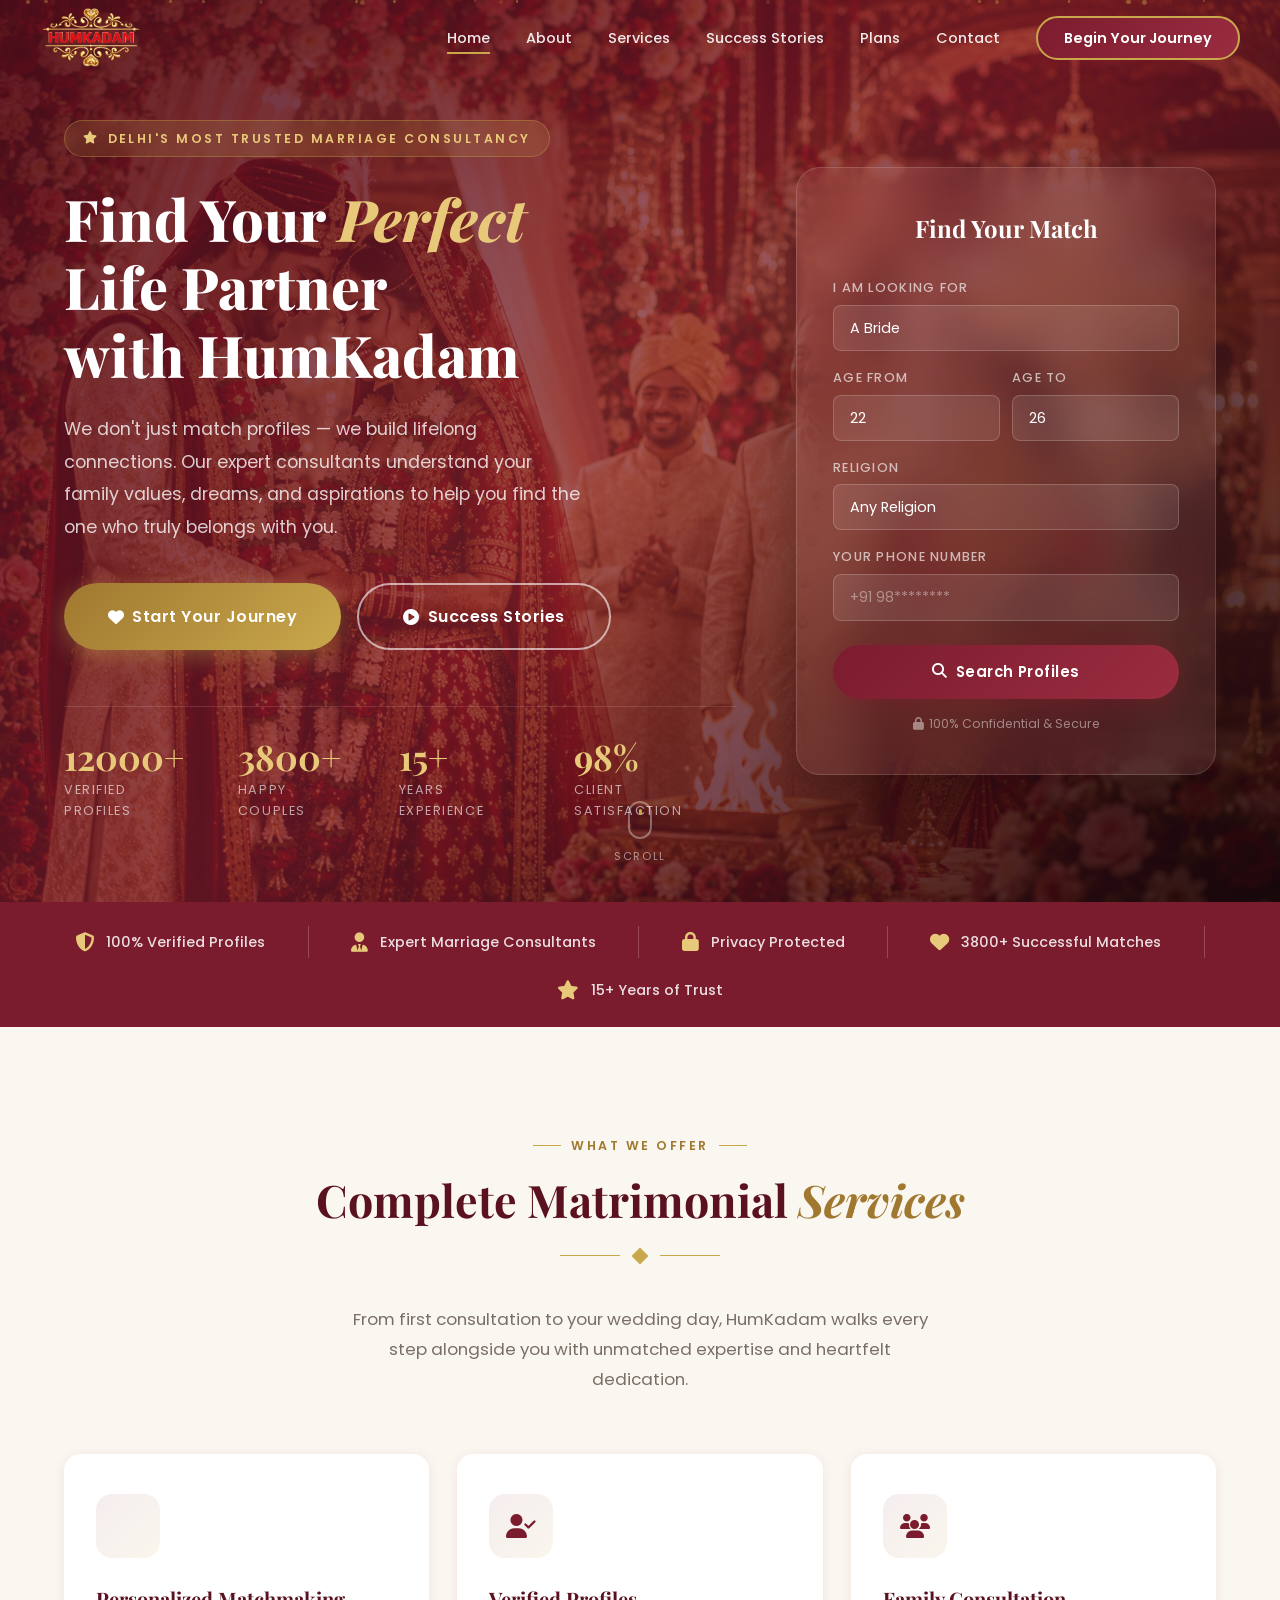
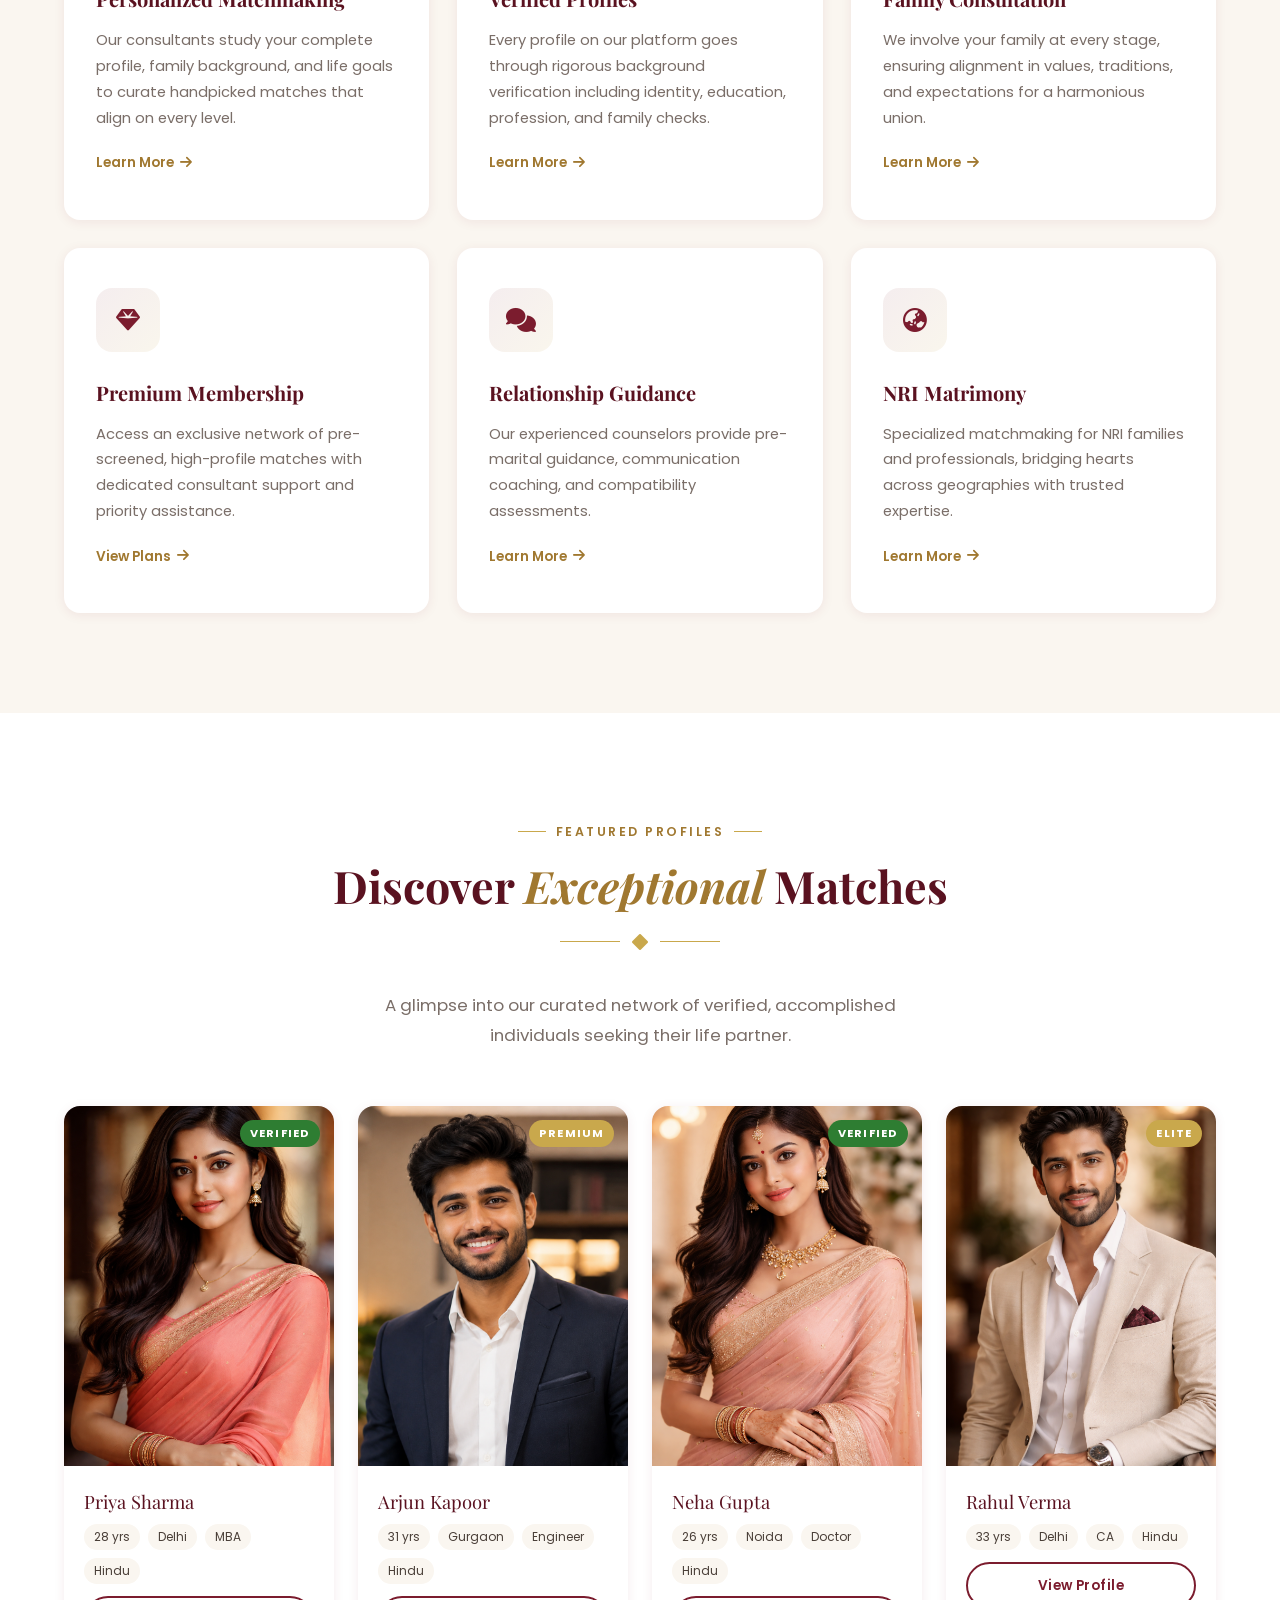
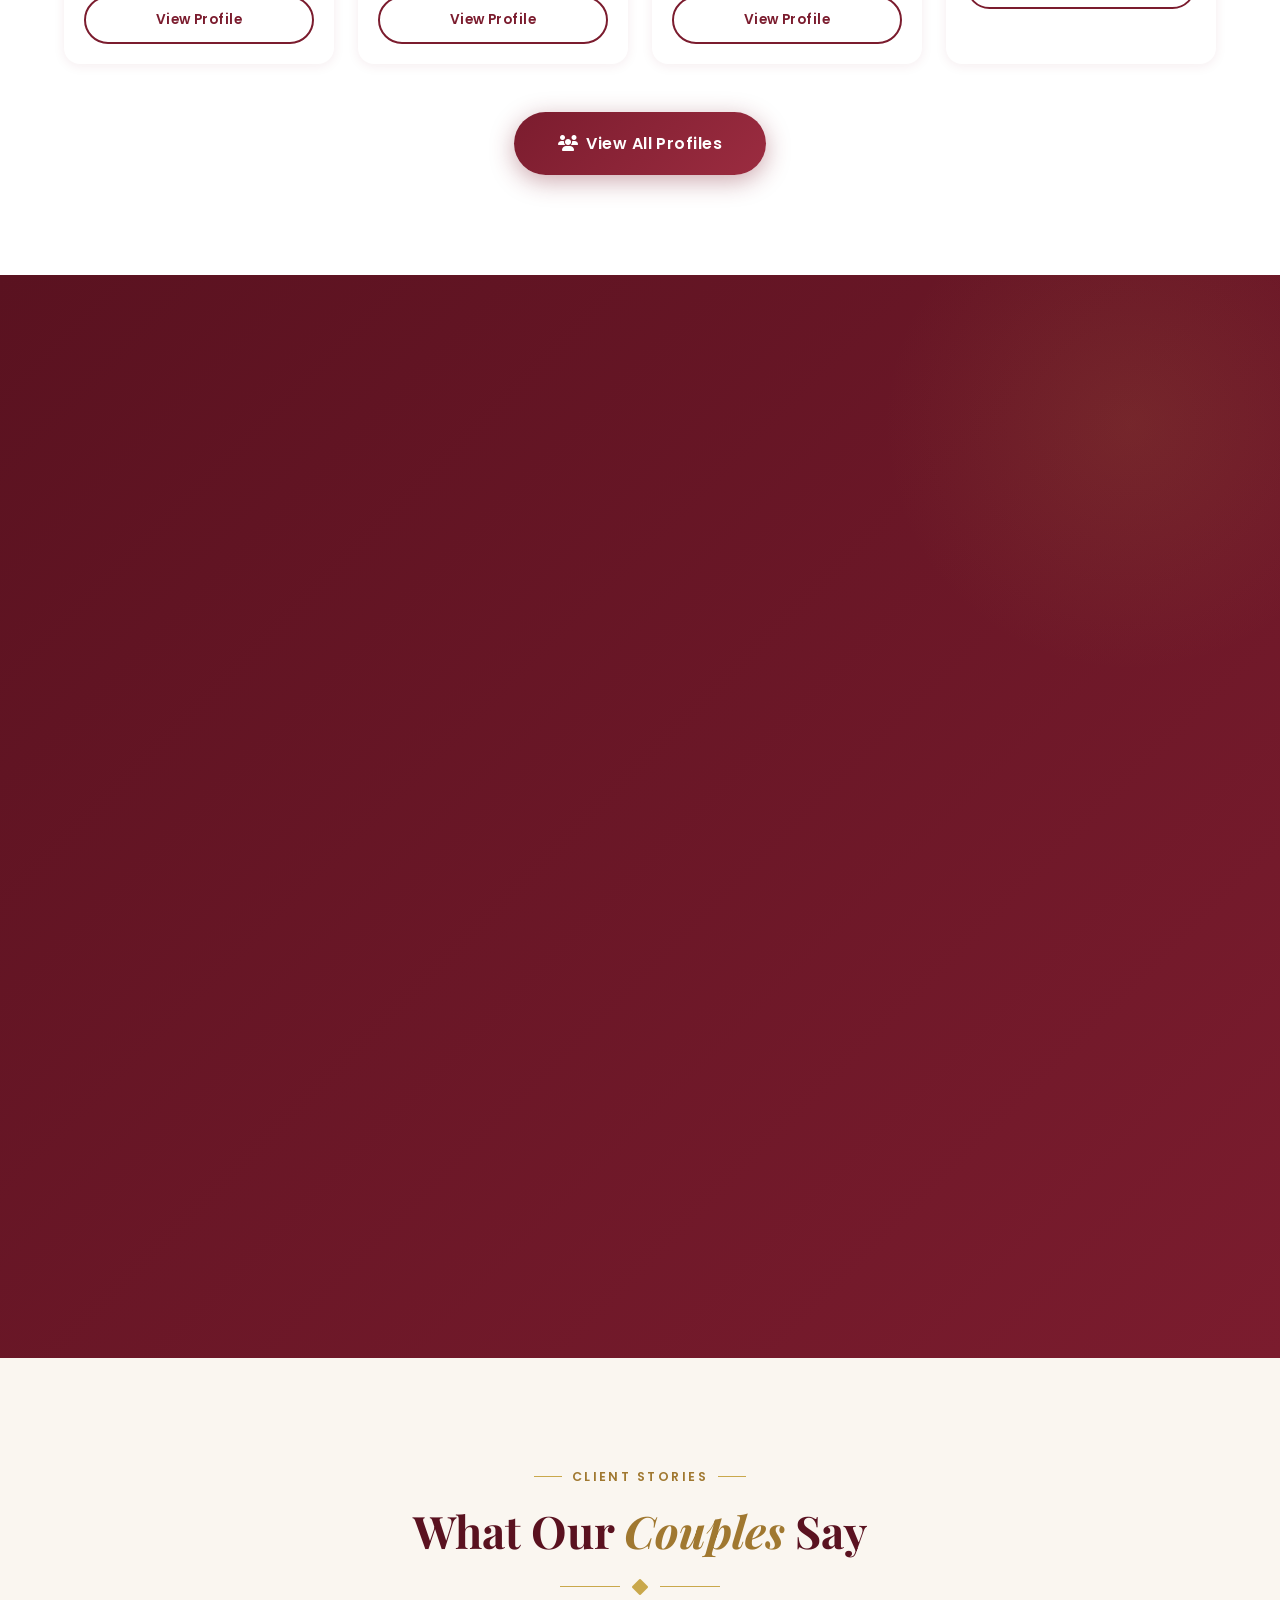
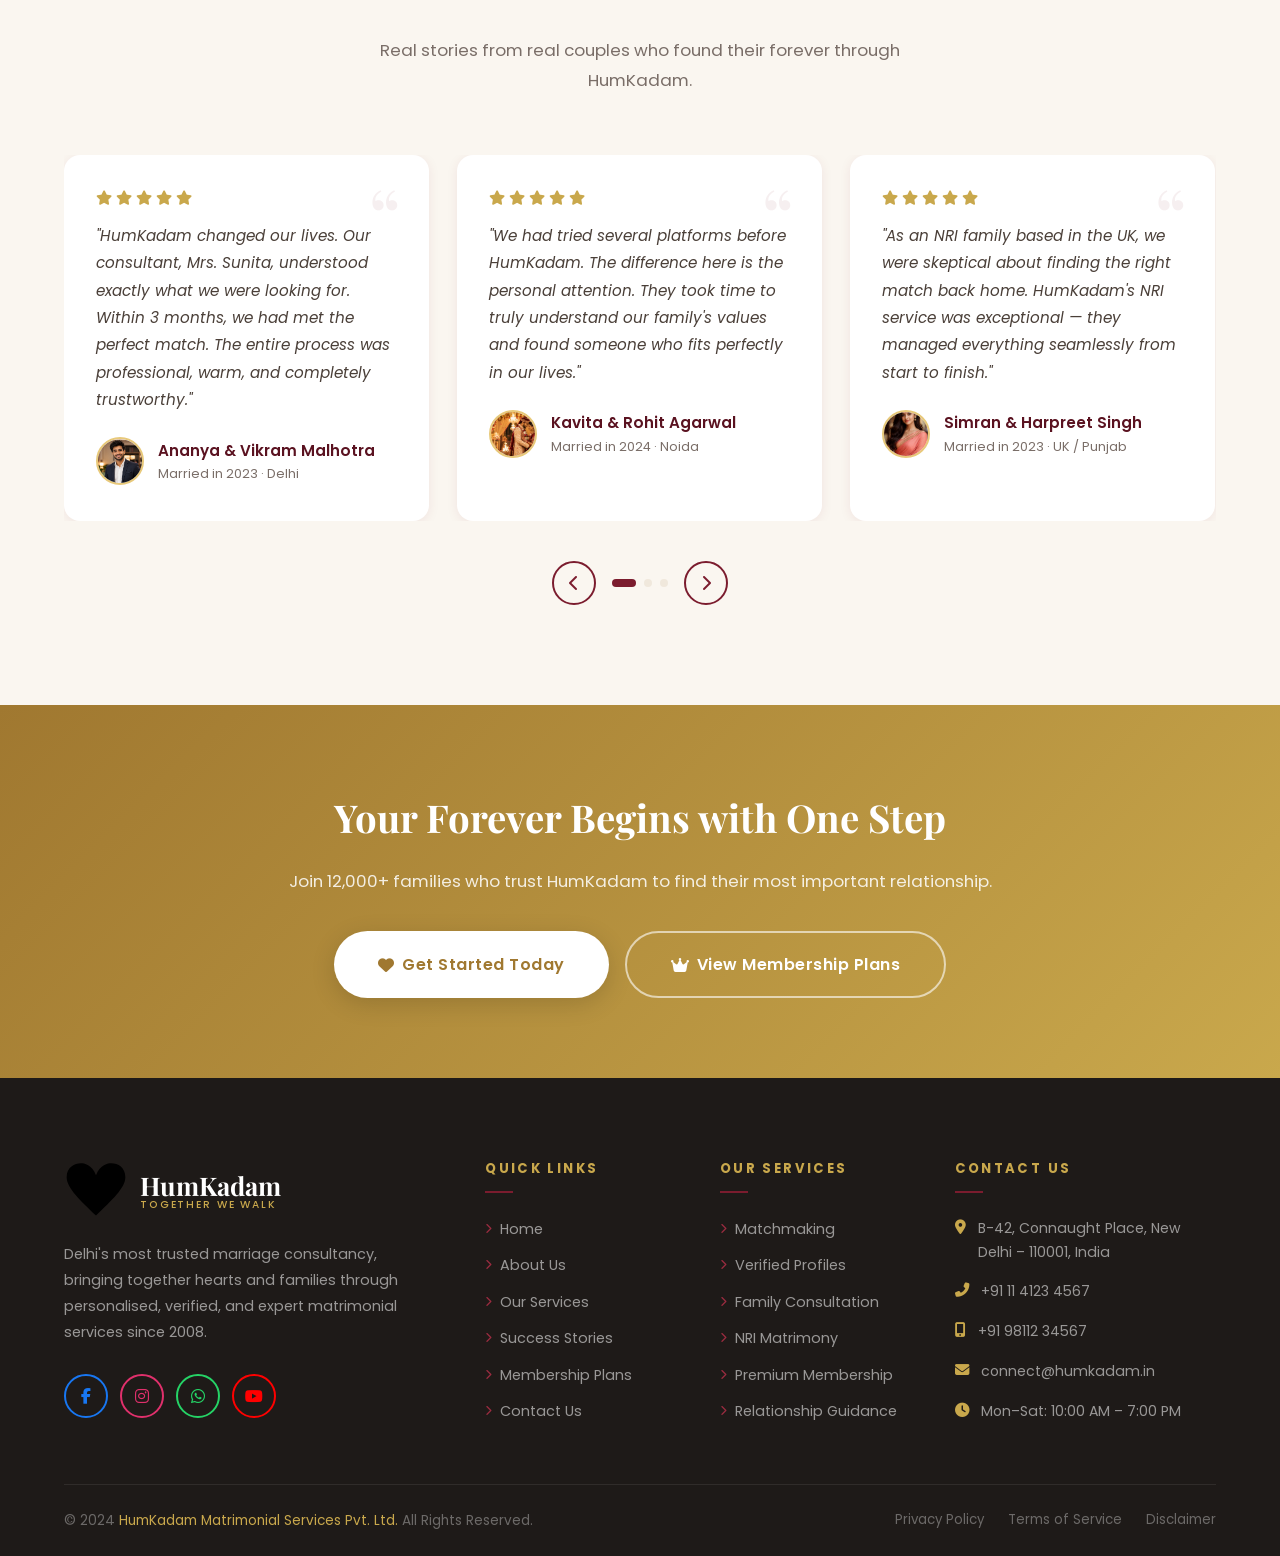
==== commit a20cde8f: "header logo added" ====
--- a/index.html
+++ b/index.html
@@ -24,13 +24,11 @@
     <div class="nav-inner">
       <a class="nav-logo" href="index.html">
         <div class="nav-logo-icon">
-          <svg viewBox="0 0 24 24" xmlns="http://www.w3.org/2000/svg">
-            <path d="M12 21.593c-5.63-5.539-11-10.297-11-14.402 0-3.791 3.068-5.191 5.281-5.191 1.312 0 4.151.501 5.719 4.457 1.59-3.968 4.464-4.447 5.726-4.447 2.54 0 5.274 1.621 5.274 5.181 0 4.069-5.136 8.625-11 14.402z"/>
-          </svg>
-        </div>
+          <img src="images/Ham_Kadam_Logo.png" alt="HumKadam Logo" />
+        </div>
+       
         <div class="nav-logo-text">
-          <span class="nav-logo-name">HumKadam</span>
-          <span class="nav-logo-tagline">Together We Walk</span>
+         
         </div>
       </a>
       <ul class="nav-links">
--- a/css/style.css
+++ b/css/style.css
@@ -136,13 +136,19 @@
   gap: 12px;
 }
 .nav-logo-icon {
-  width: 44px; height: 44px;
-  background: linear-gradient(135deg, var(--maroon), var(--maroon-light));
-  border-radius: 50%;
+  width: 100px; height: 100px;
+  background: transparent;
+  border-radius: 0;
   display: flex; align-items: center; justify-content: center;
-  box-shadow: 0 4px 16px rgba(123,28,46,0.3);
-}
-.nav-logo-icon svg { width: 22px; height: 22px; fill: var(--gold-light); }
+  box-shadow: none;
+  overflow: hidden;
+}
+.nav-logo-icon img {
+  width: 100px;
+  height: 100px;
+  object-fit: contain;
+  display: block;
+}
 .nav-logo-text { display: flex; flex-direction: column; line-height: 1.1; }
 .nav-logo-name {
   font-family: var(--font-display);
@@ -1465,6 +1471,12 @@
 }
 .footer-brand .nav-logo-name { color: #fff; font-size: 1.6rem; }
 .footer-brand .nav-logo-tagline { color: var(--gold); }
+.footer-brand .nav-logo-icon {
+  width: 64px; height: 64px;
+  background: transparent;
+  border-radius: 0;
+  box-shadow: none;
+}
 .footer-about {
   font-size: 0.9rem;
   line-height: 1.8;
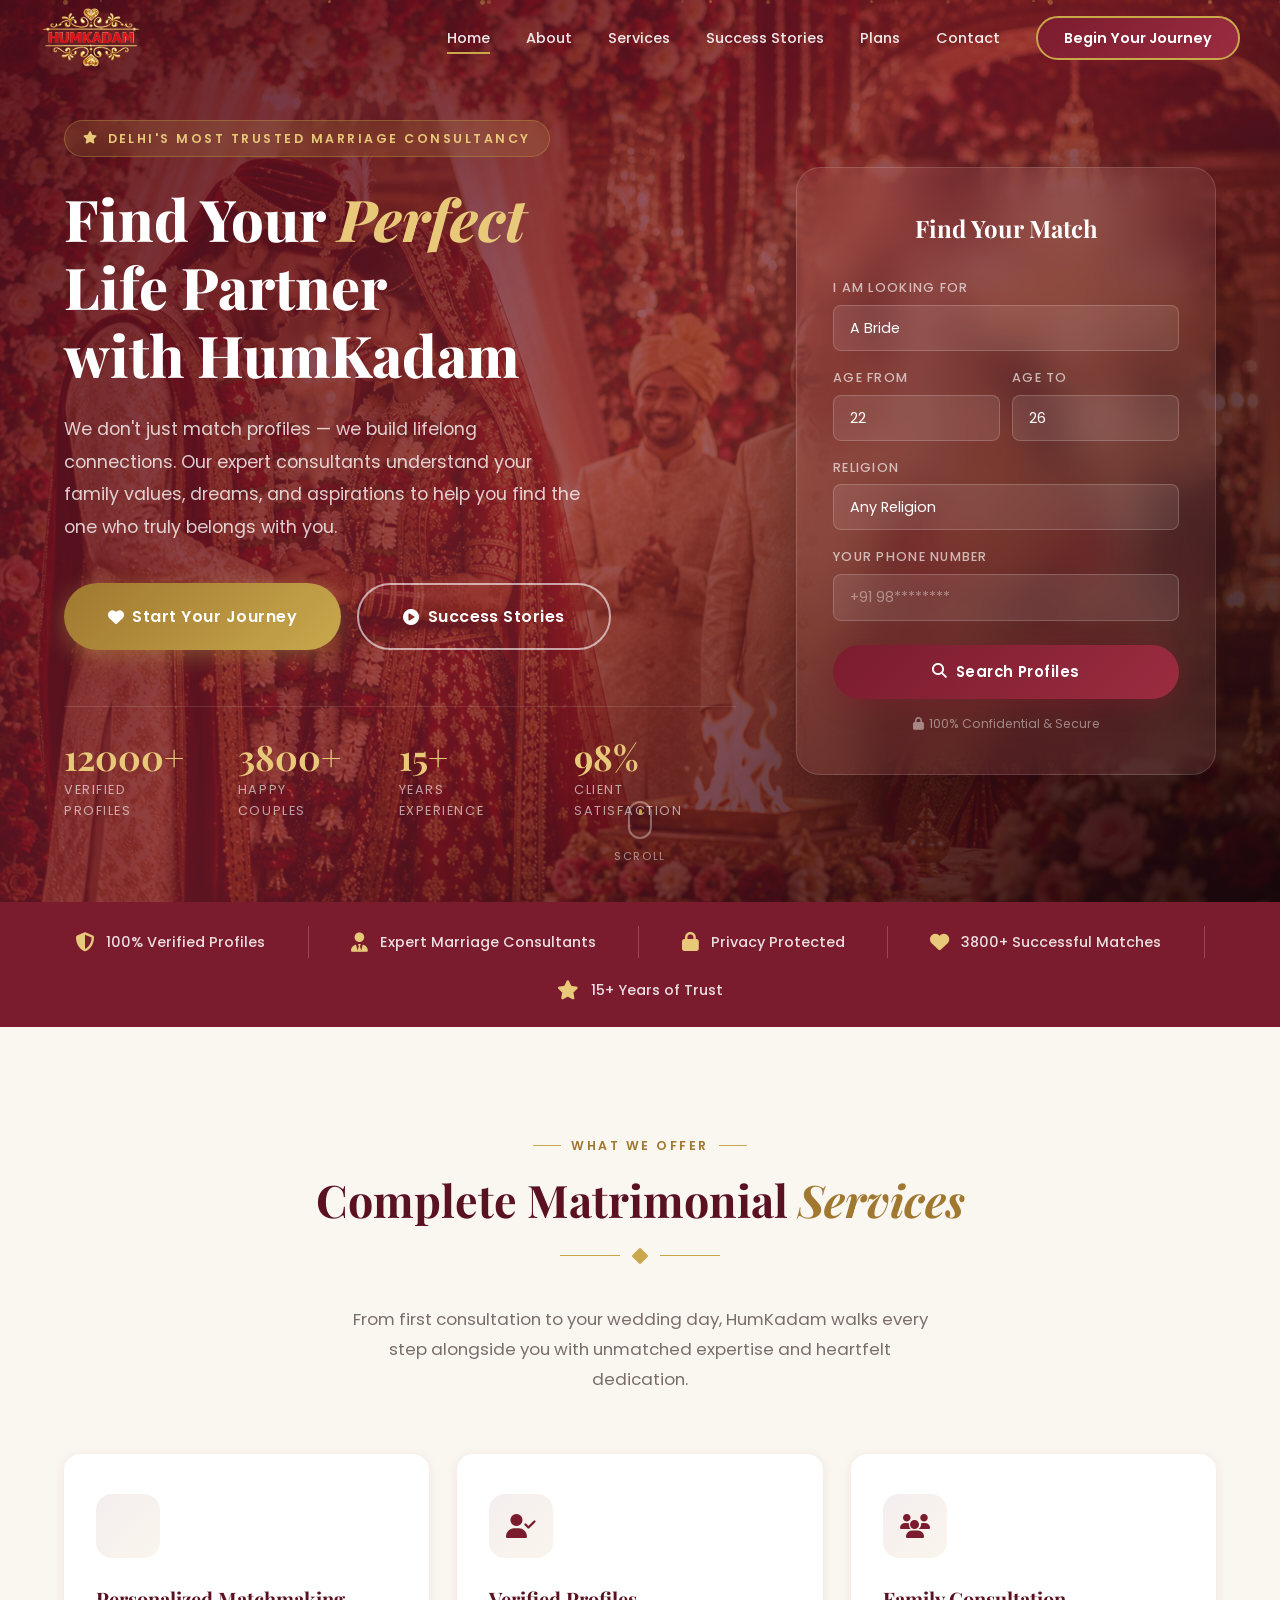
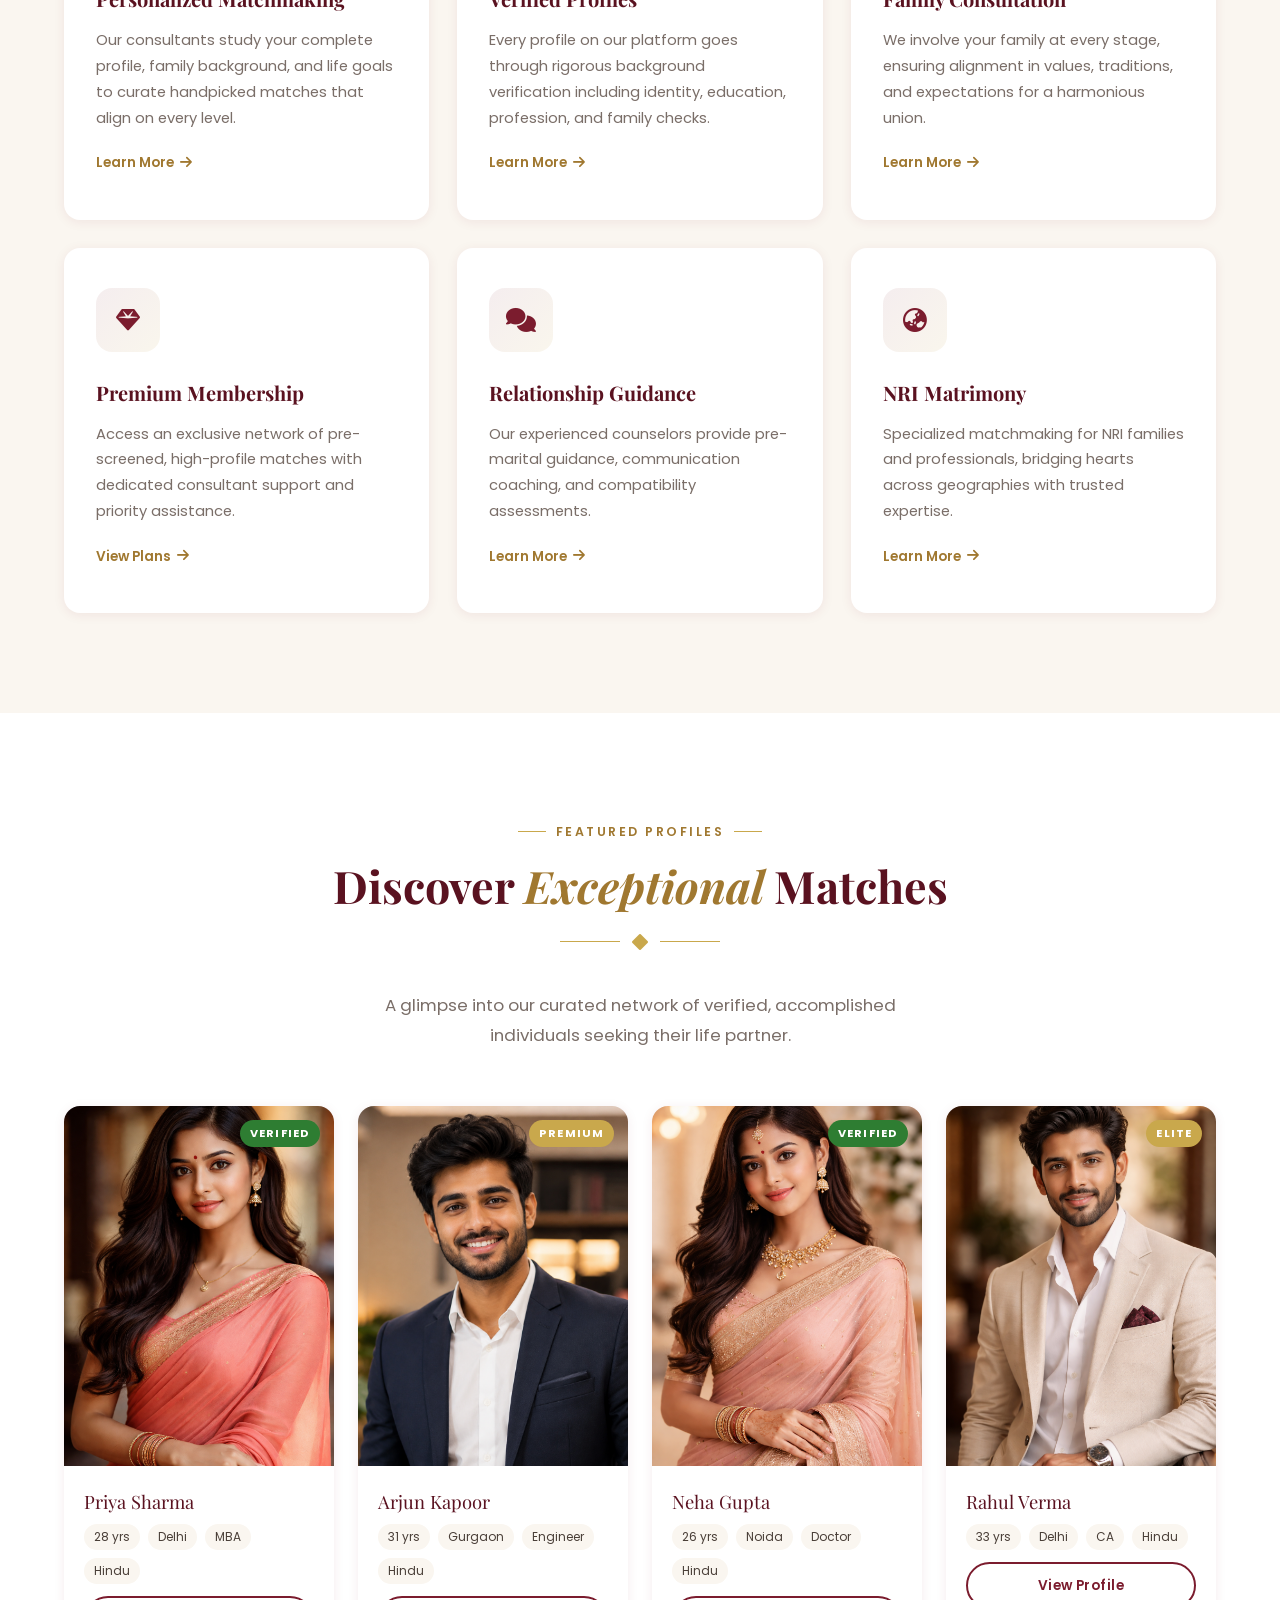
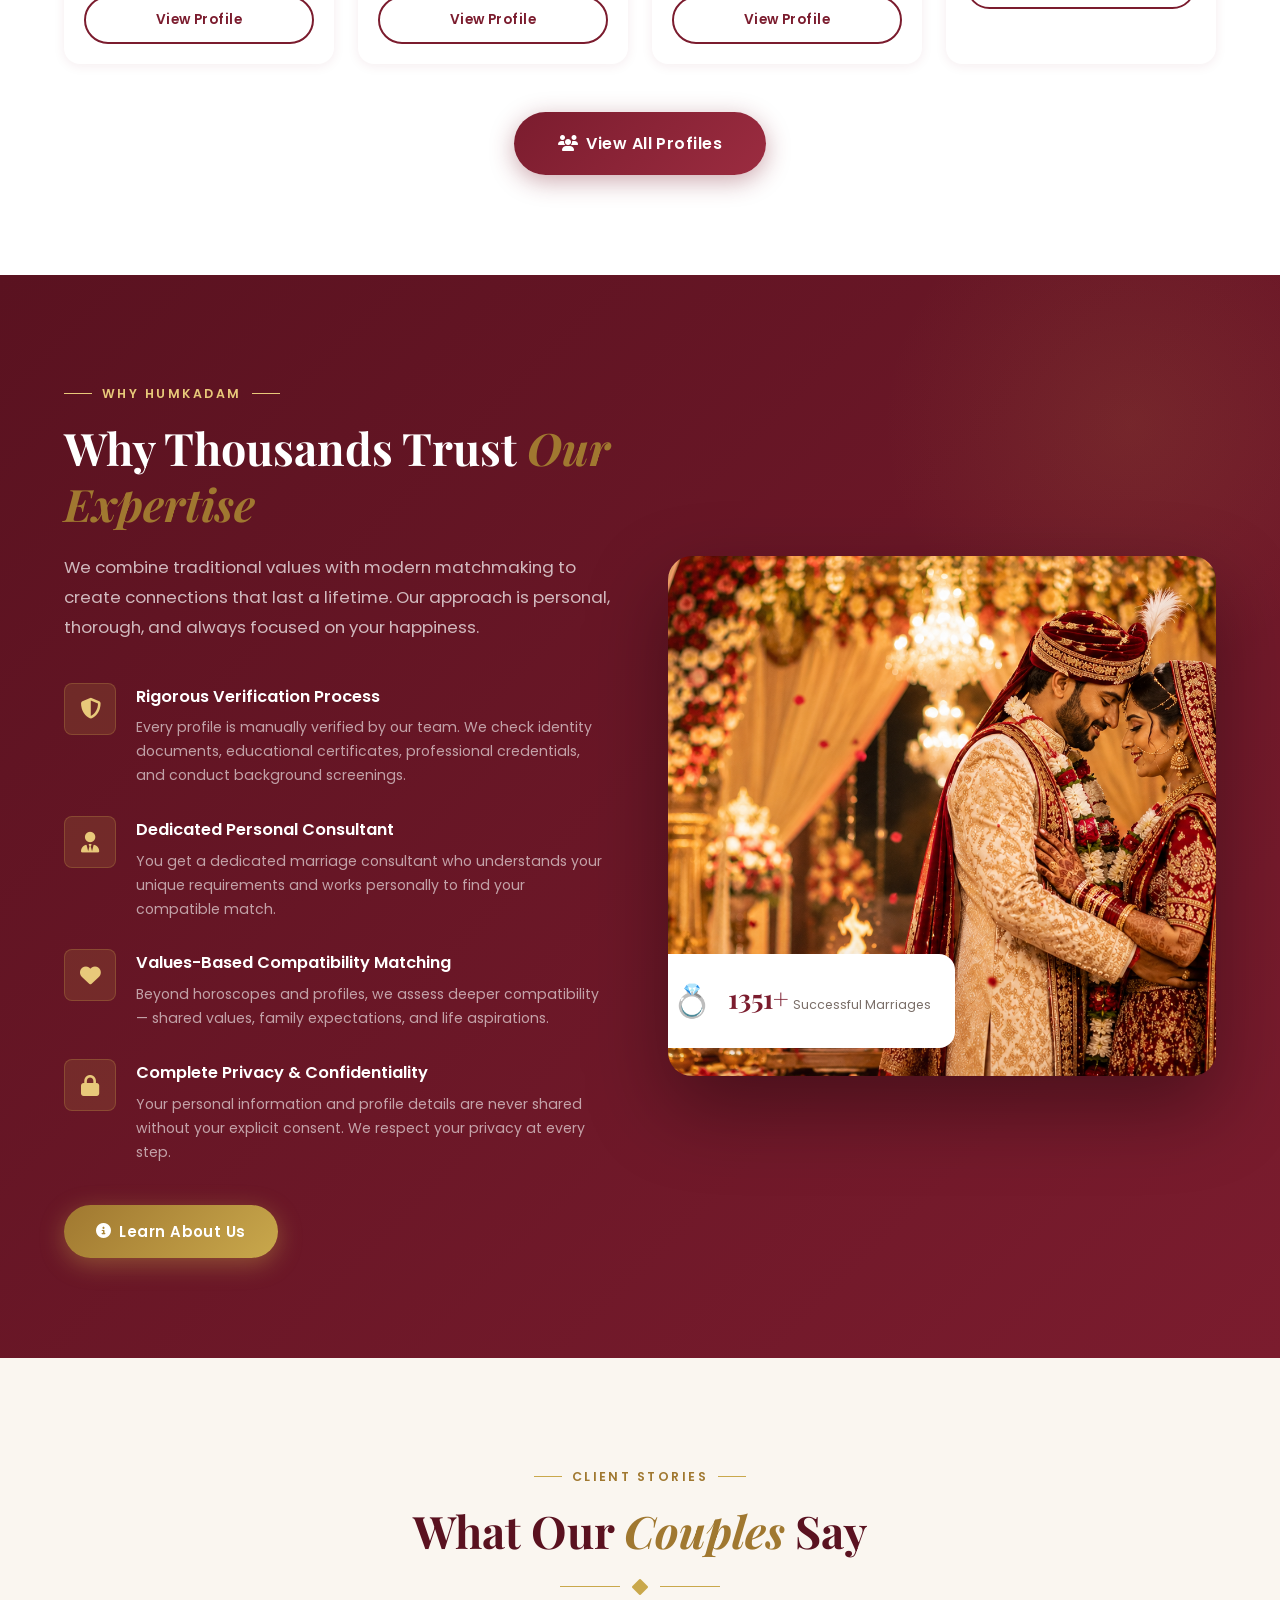
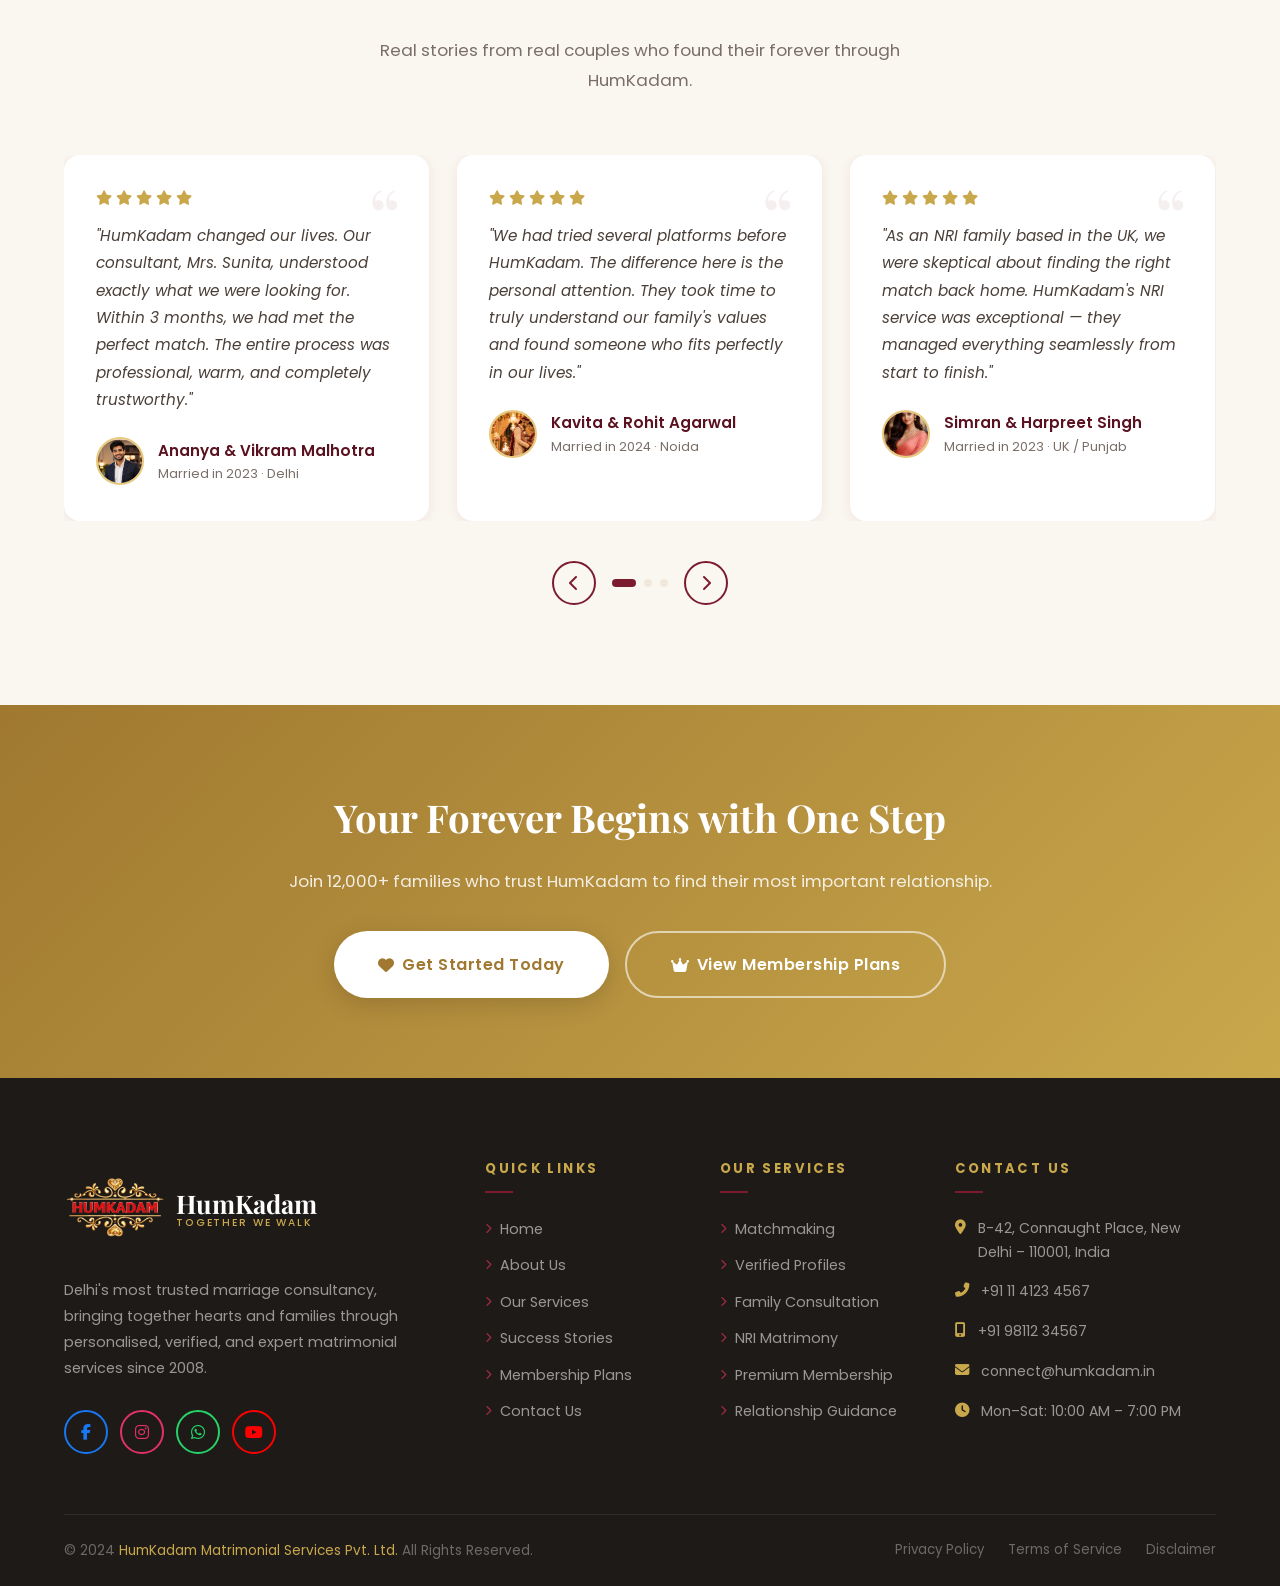
==== commit e96536f0: "sucress stories and gallrey page edited" ====
--- a/index.html
+++ b/index.html
@@ -494,7 +494,9 @@
       <div class="footer-grid">
         <div>
           <a class="nav-logo footer-brand" href="index.html">
-            <div class="nav-logo-icon"><svg viewBox="0 0 24 24"><path d="M12 21.593c-5.63-5.539-11-10.297-11-14.402 0-3.791 3.068-5.191 5.281-5.191 1.312 0 4.151.501 5.719 4.457 1.59-3.968 4.464-4.447 5.726-4.447 2.54 0 5.274 1.621 5.274 5.181 0 4.069-5.136 8.625-11 14.402z"/></svg></div>
+            <div class="nav-logo-icon">
+              <img src="images/Ham_Kadam_Logo.png" alt="HumKadam Logo" />
+            </div>
             <div class="nav-logo-text">
               <span class="nav-logo-name">HumKadam</span>
               <span class="nav-logo-tagline">Together We Walk</span>
--- a/css/style.css
+++ b/css/style.css
@@ -1472,7 +1472,7 @@
 .footer-brand .nav-logo-name { color: #fff; font-size: 1.6rem; }
 .footer-brand .nav-logo-tagline { color: var(--gold); }
 .footer-brand .nav-logo-icon {
-  width: 64px; height: 64px;
+  width: 100px; height: 100px;
   background: transparent;
   border-radius: 0;
   box-shadow: none;
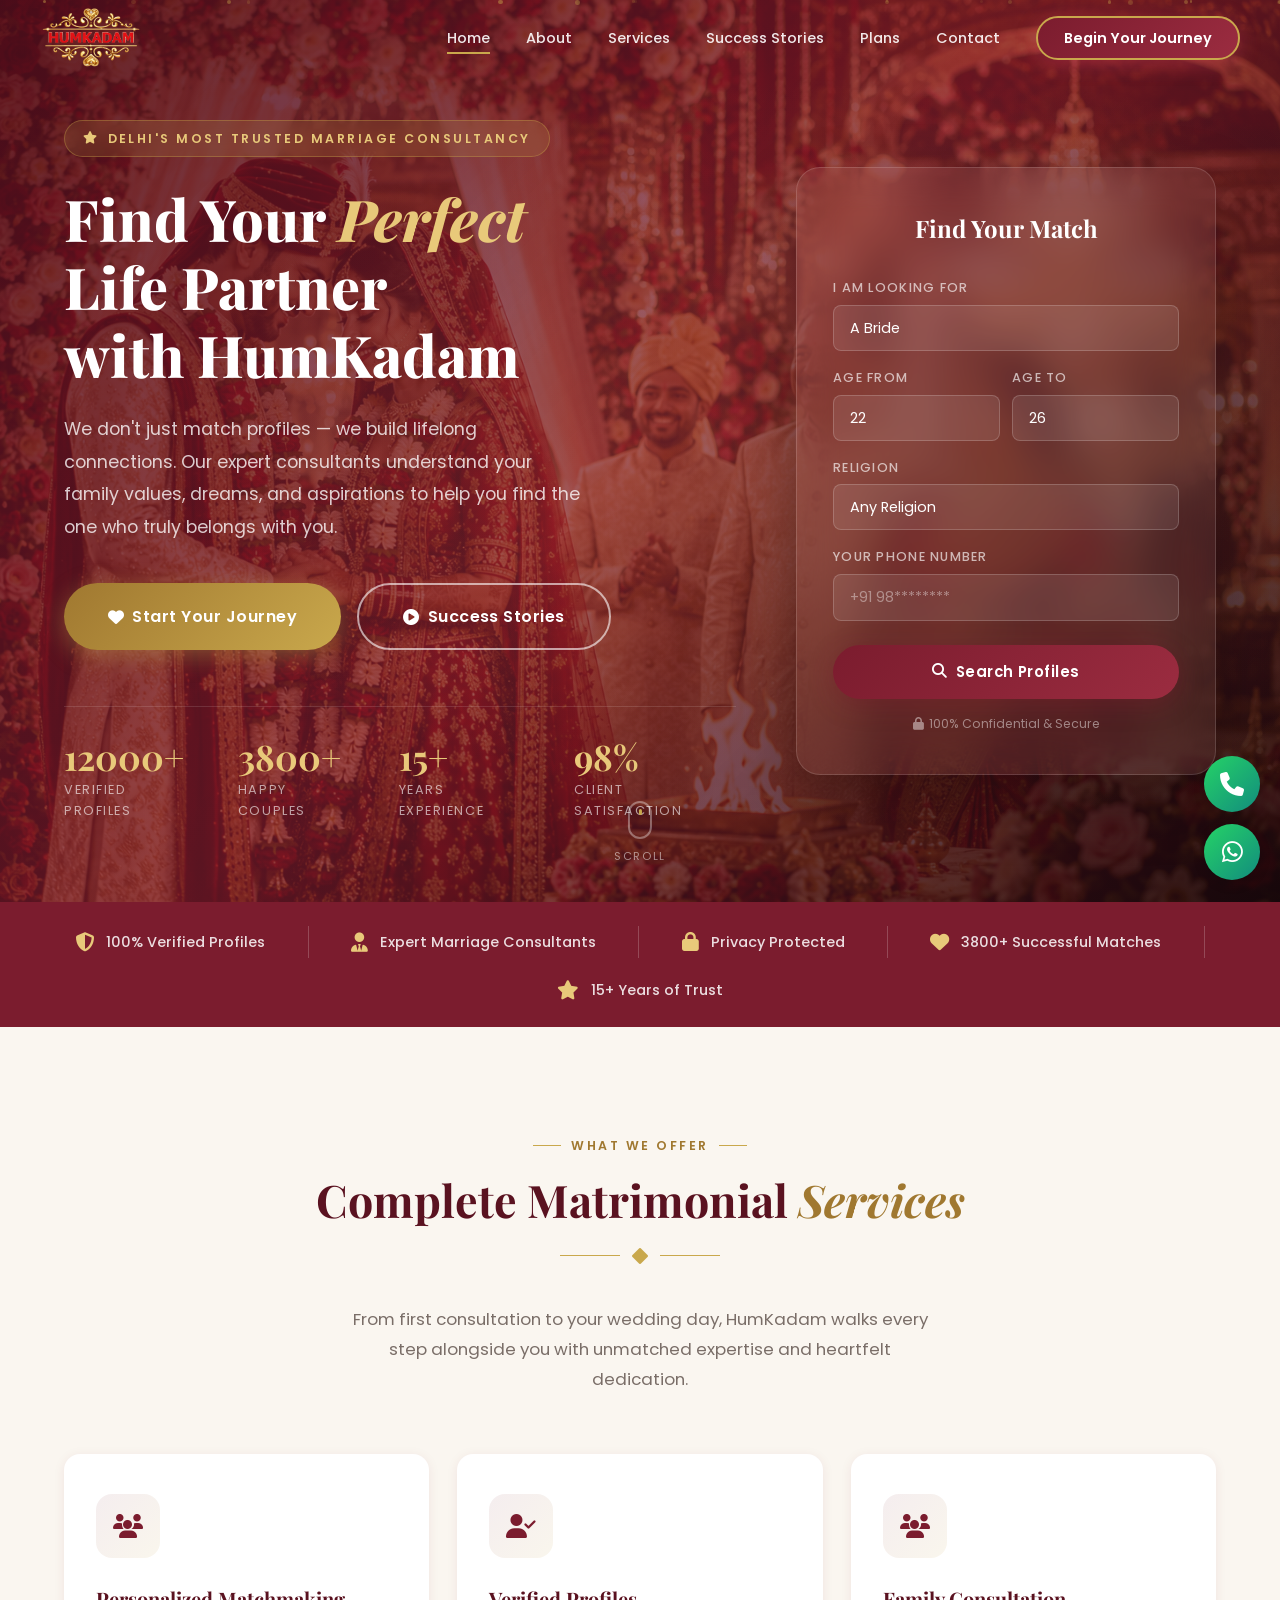
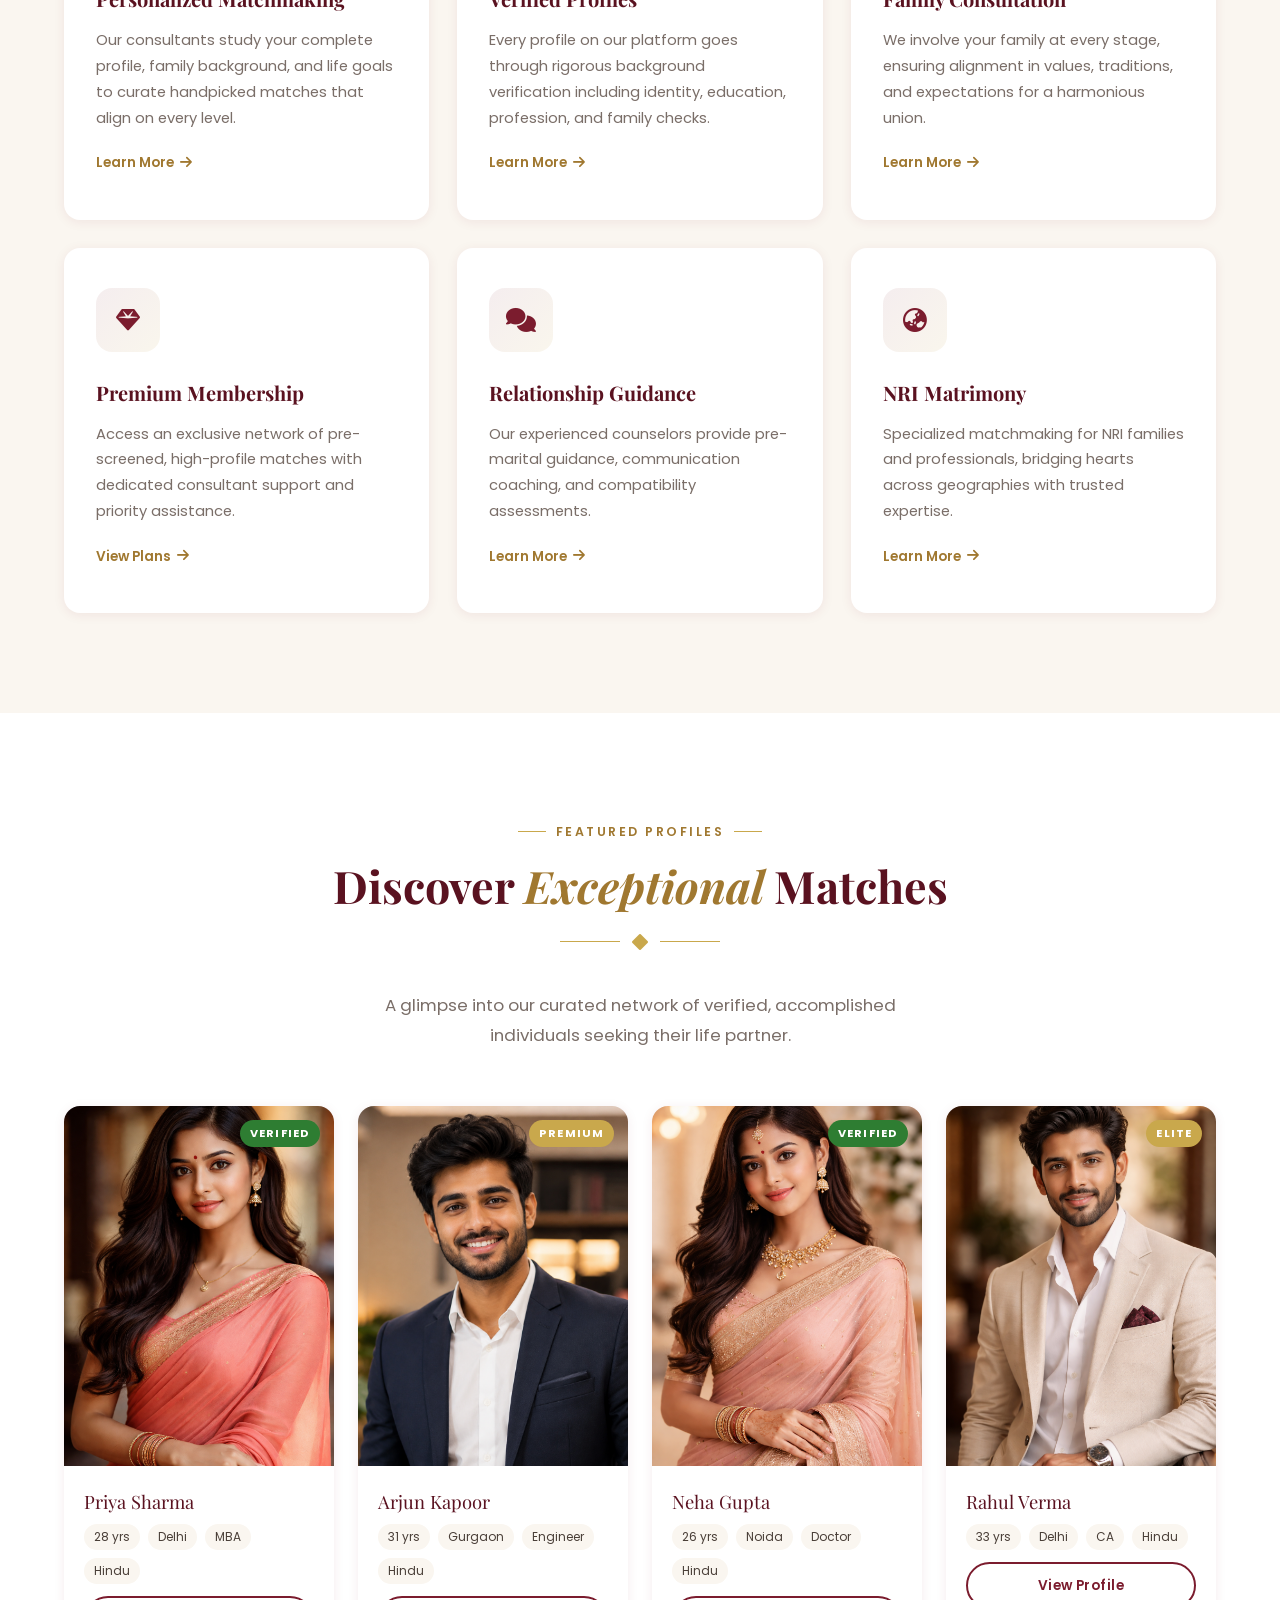
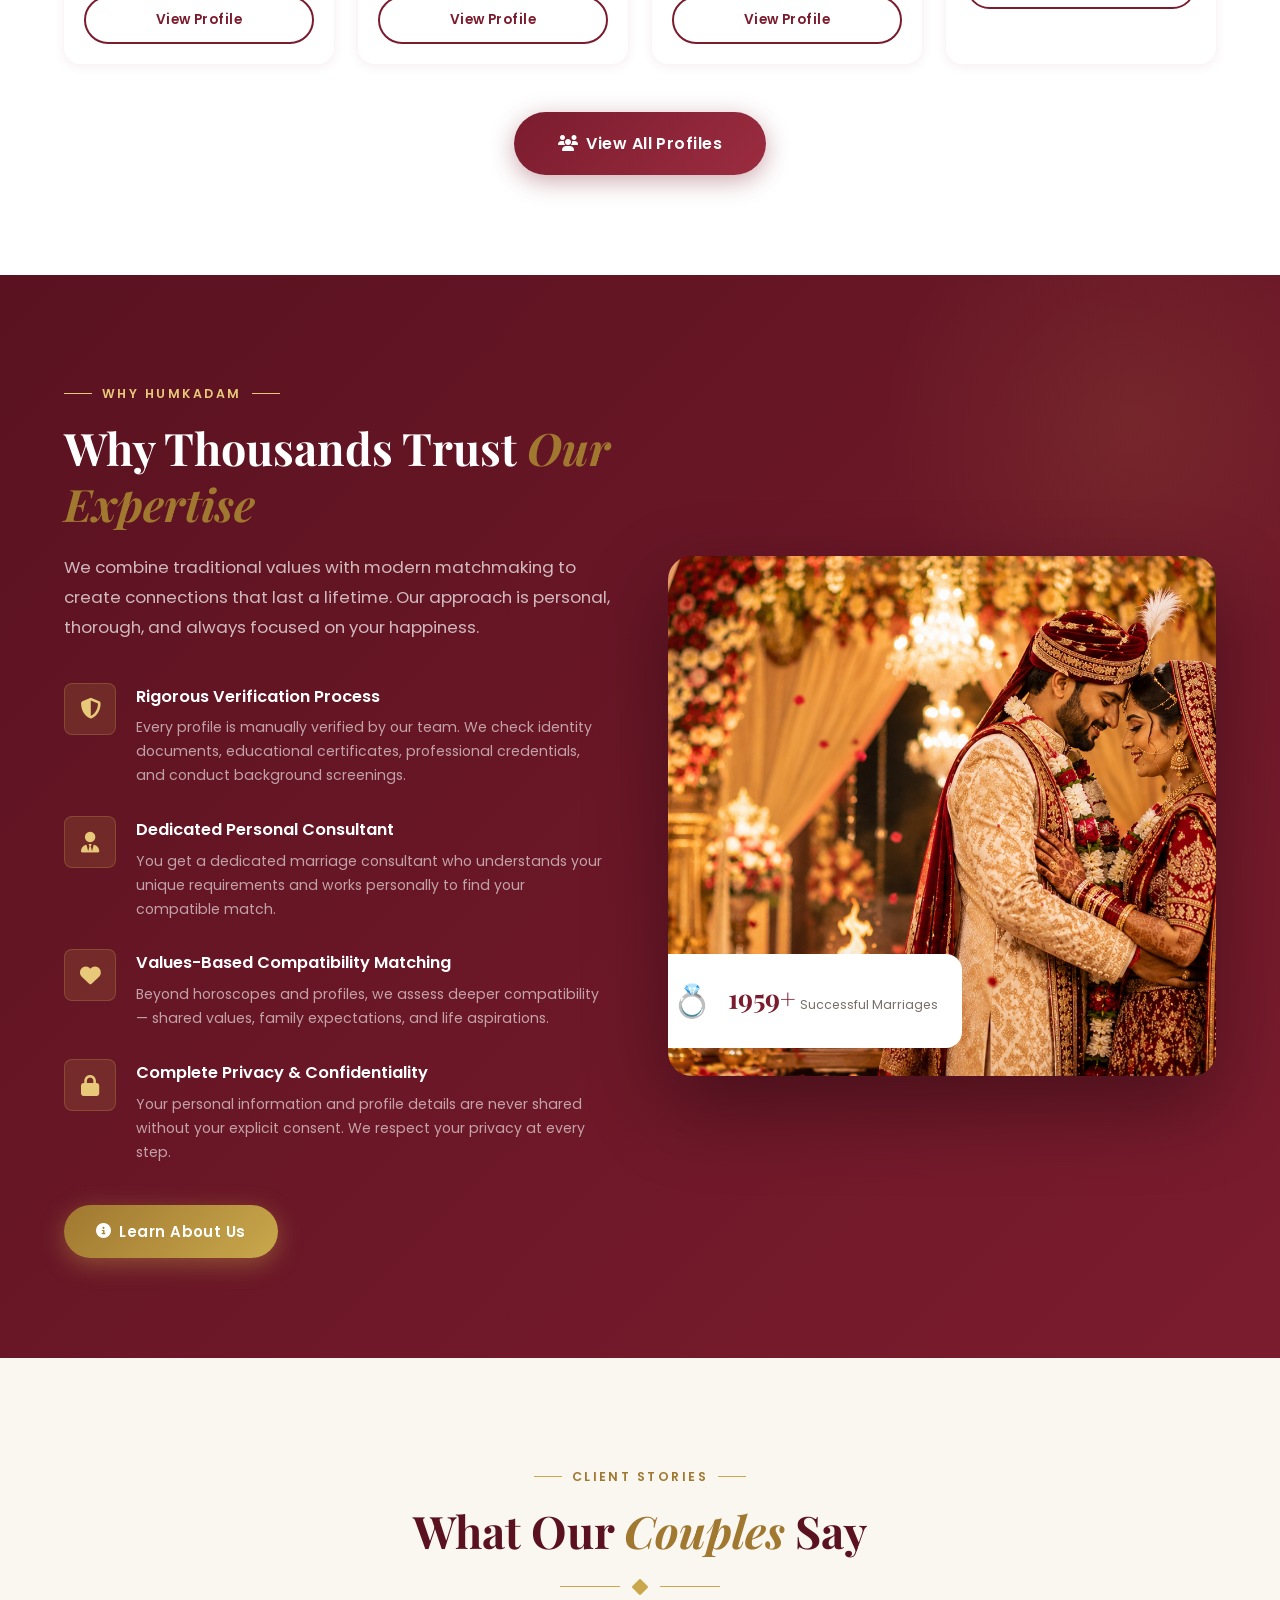
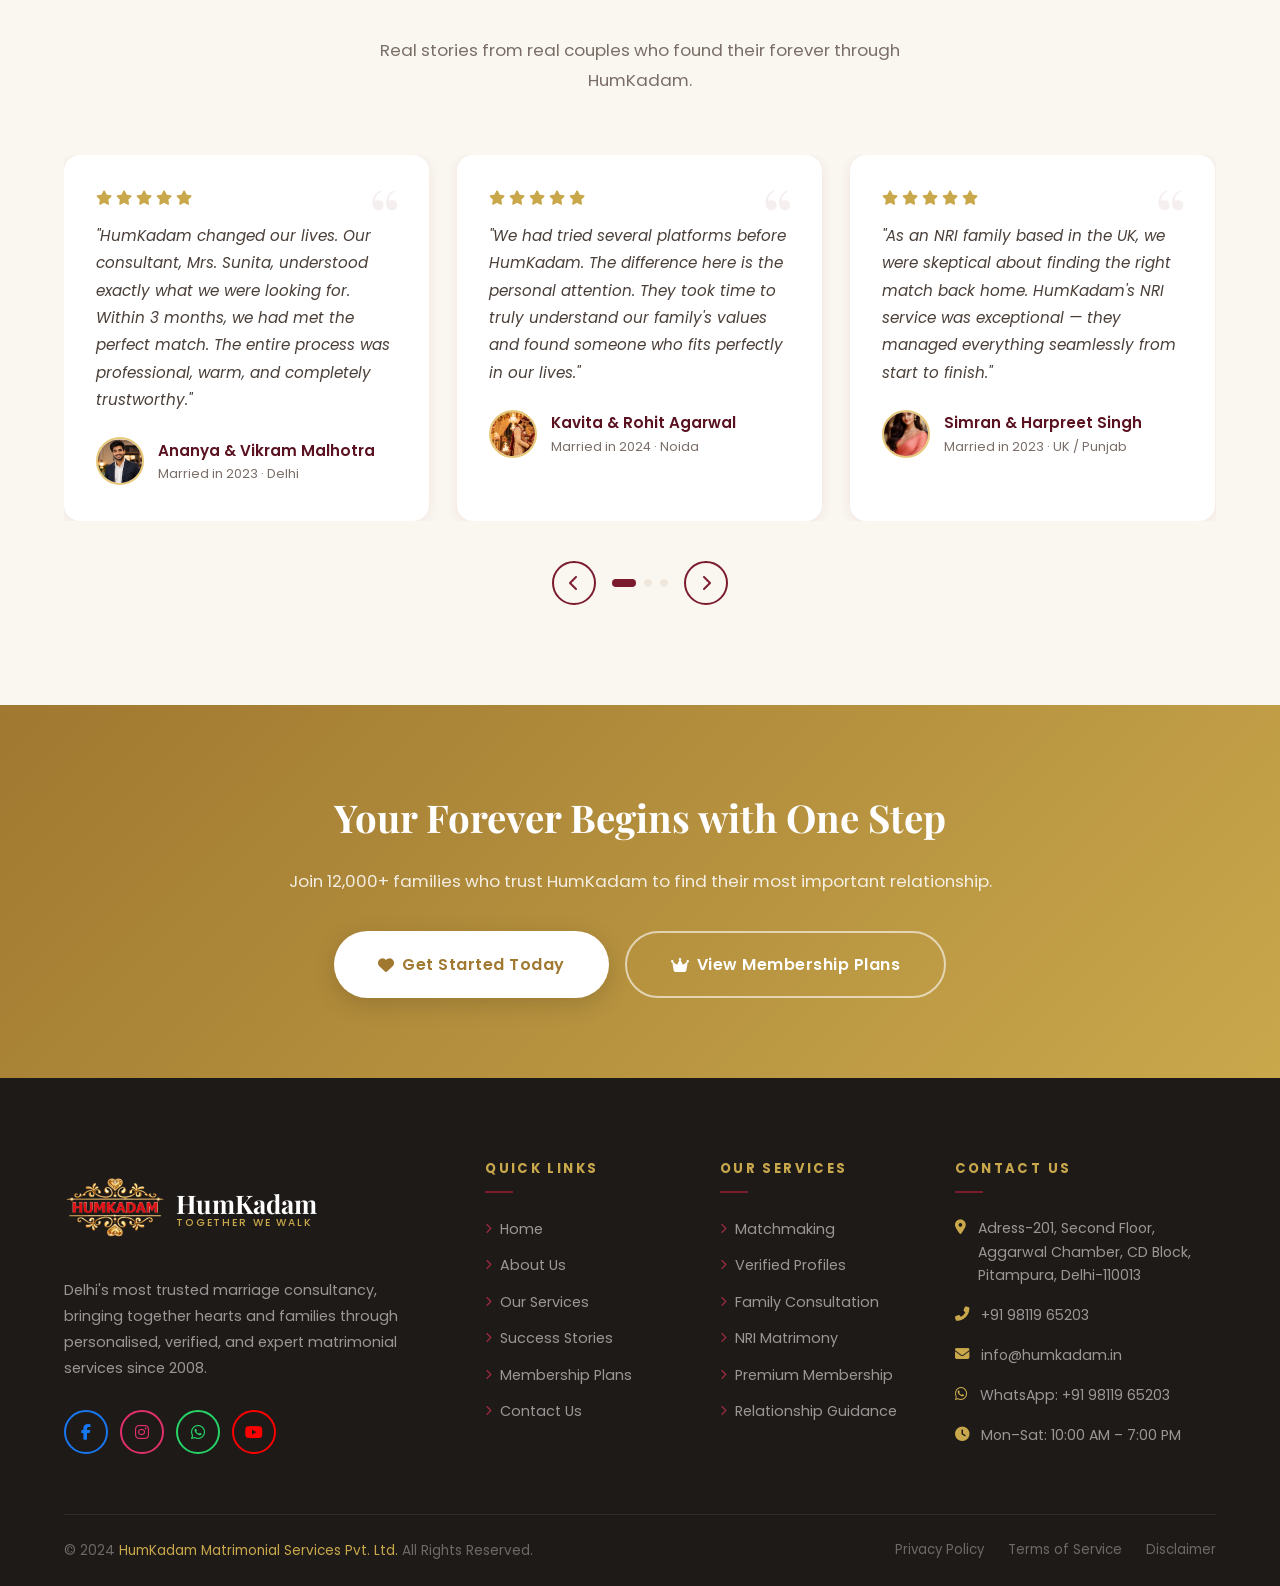
==== commit e06601cf: "all web site done" ====
--- a/index.html
+++ b/index.html
@@ -27,9 +27,7 @@
           <img src="images/Ham_Kadam_Logo.png" alt="HumKadam Logo" />
         </div>
        
-        <div class="nav-logo-text">
-         
-        </div>
+        
       </a>
       <ul class="nav-links">
         <li><a href="index.html" class="active">Home</a></li>
@@ -186,7 +184,7 @@
 
       <div class="services-grid-home">
         <div class="service-card-home fade-up delay-1">
-          <div class="service-icon"><i class="fas fa-search-heart"></i></div>
+          <div class="service-icon"><i class="fas fa-users"></i></div>
           <h3>Personalized Matchmaking</h3>
           <p>Our consultants study your complete profile, family background, and life goals to curate handpicked matches that align on every level.</p>
           <a href="services.html" class="service-link">Learn More <i class="fas fa-arrow-right"></i></a>
@@ -221,6 +219,7 @@
           <p>Specialized matchmaking for NRI families and professionals, bridging hearts across geographies with trusted expertise.</p>
           <a href="services.html" class="service-link">Learn More <i class="fas fa-arrow-right"></i></a>
         </div>
+       
       </div>
     </div>
   </section>
@@ -540,19 +539,19 @@
           <div class="footer-contact-items">
             <div class="footer-contact-item">
               <i class="fas fa-map-marker-alt"></i>
-              <span>B-42, Connaught Place, New Delhi – 110001, India</span>
+              <span>Adress-201, Second Floor, Aggarwal Chamber, CD Block, Pitampura, Delhi-110013</span>
             </div>
             <div class="footer-contact-item">
               <i class="fas fa-phone-alt"></i>
-              <a href="tel:+911141234567">+91 11 4123 4567</a>
-            </div>
-            <div class="footer-contact-item">
-              <i class="fas fa-mobile-alt"></i>
-              <a href="tel:+919811234567">+91 98112 34567</a>
+              <a href="tel:+919811965203">+91 98119 65203</a>
             </div>
             <div class="footer-contact-item">
               <i class="fas fa-envelope"></i>
-              <a href="mailto:connect@humkadam.in">connect@humkadam.in</a>
+              <a href="mailto:info@humkadam.in">info@humkadam.in</a>
+            </div>
+            <div class="footer-contact-item">
+              <i class="fab fa-whatsapp"></i>
+              <a href="https://wa.me/919811965203" target="_blank">WhatsApp: +91 98119 65203</a>
             </div>
             <div class="footer-contact-item">
               <i class="fas fa-clock"></i>
@@ -577,6 +576,18 @@
     <i class="fas fa-chevron-up"></i>
   </button>
 
+  <!-- Floating Contact Buttons -->
+  <div class="floating-contact-buttons">
+    <a href="tel:+919811965203" class="floating-btn floating-call" title="Call Us">
+      <i class="fas fa-phone"></i>
+      <span>Call</span>
+    </a>
+    <a href="https://wa.me/919811965203?text=Hi%20HumKadam%2C%20I'm%20interested%20in%20your%20matrimonial%20services" target="_blank" class="floating-btn floating-whatsapp" title="WhatsApp Us">
+      <i class="fab fa-whatsapp"></i>
+      <span>WhatsApp</span>
+    </a>
+  </div>
+
   <script src="js/script.js"></script>
 </body>
 </html>
--- a/css/style.css
+++ b/css/style.css
@@ -206,20 +206,21 @@
   padding: 10px 26px !important;
   border-radius: 50px;
   font-weight: 600 !important;
-  box-shadow: 0 4px 20px rgba(123,28,46,0.35);
+  box-shadow: 0 4px 20px rgba(214, 69, 96, 0.35);
   transition: var(--transition) !important;
   border: 2px solid var(--gold);
 }
 .nav-cta::after { display: none !important; }
 .navbar.scrolled .nav-cta {
-  background: linear-gradient(135deg, var(--text-dark), #000);
-  color: #000 !important;
+  background: linear-gradient(135deg, var(--text-dark), #911313);
+  color: #fff !important;
   border-color: var(--text-dark);
-  text-shadow: none;
+  text-shadow: 0 2px 4px lch(99.31% 0.01 296.81);
+  font-weight: 700 !important;
 }
 .nav-cta:hover {
   transform: translateY(-2px);
-  box-shadow: 0 8px 28px rgba(123,28,46,0.45) !important;
+  box-shadow: 0 8px 28px #ffffff !important;
   color: var(--gold-light) !important;
   background: linear-gradient(135deg, var(--gold-dark), var(--gold));
   border-color: var(--gold-dark);
@@ -1627,4 +1628,95 @@
   .testimonial-card { min-width: 100%; }
   .process-steps { grid-template-columns: 1fr 1fr; }
   .comparison-table th, .comparison-table td { padding: 12px 10px; font-size: 0.8rem; }
+}
+
+/* Floating Contact Buttons */
+.floating-contact-buttons {
+  position: fixed;
+  bottom: 20px;
+  right: 20px;
+  z-index: 1000;
+  display: flex;
+  flex-direction: column;
+  gap: 12px;
+}
+
+.floating-btn {
+  display: flex;
+  align-items: center;
+  justify-content: center;
+  width: 56px;
+  height: 56px;
+  border-radius: 50%;
+  color: white;
+  text-decoration: none;
+  transition: all 0.3s ease;
+  box-shadow: 0 4px 12px rgba(0,0,0,0.15);
+  position: relative;
+  overflow: hidden;
+}
+
+.floating-btn:hover {
+  transform: translateY(-2px);
+  box-shadow: 0 6px 20px rgba(0,0,0,0.25);
+}
+
+.floating-btn span {
+  position: absolute;
+  right: 70px;
+  background: rgba(0,0,0,0.8);
+  color: white;
+  padding: 6px 12px;
+  border-radius: 6px;
+  font-size: 14px;
+  white-space: nowrap;
+  opacity: 0;
+  pointer-events: none;
+  transition: opacity 0.3s ease;
+}
+
+.floating-btn:hover span {
+  opacity: 1;
+}
+
+.floating-call {
+  background: linear-gradient(135deg, #25d366, #128c7e);
+}
+
+.floating-call:hover {
+  background: linear-gradient(135deg, #128c7e, #0a5d54);
+}
+
+.floating-whatsapp {
+  background: linear-gradient(135deg, #25d366, #128c7e);
+}
+
+.floating-whatsapp:hover {
+  background: linear-gradient(135deg, #128c7e, #0a5d54);
+}
+
+.floating-btn i {
+  font-size: 24px;
+}
+
+/* Mobile responsive for floating buttons */
+@media (max-width: 768px) {
+  .floating-contact-buttons {
+    bottom: 15px;
+    right: 15px;
+  }
+  
+  .floating-btn {
+    width: 50px;
+    height: 50px;
+  }
+  
+  .floating-btn i {
+    font-size: 20px;
+  }
+  
+  .floating-btn span {
+    right: 60px;
+    font-size: 12px;
+  }
 }
